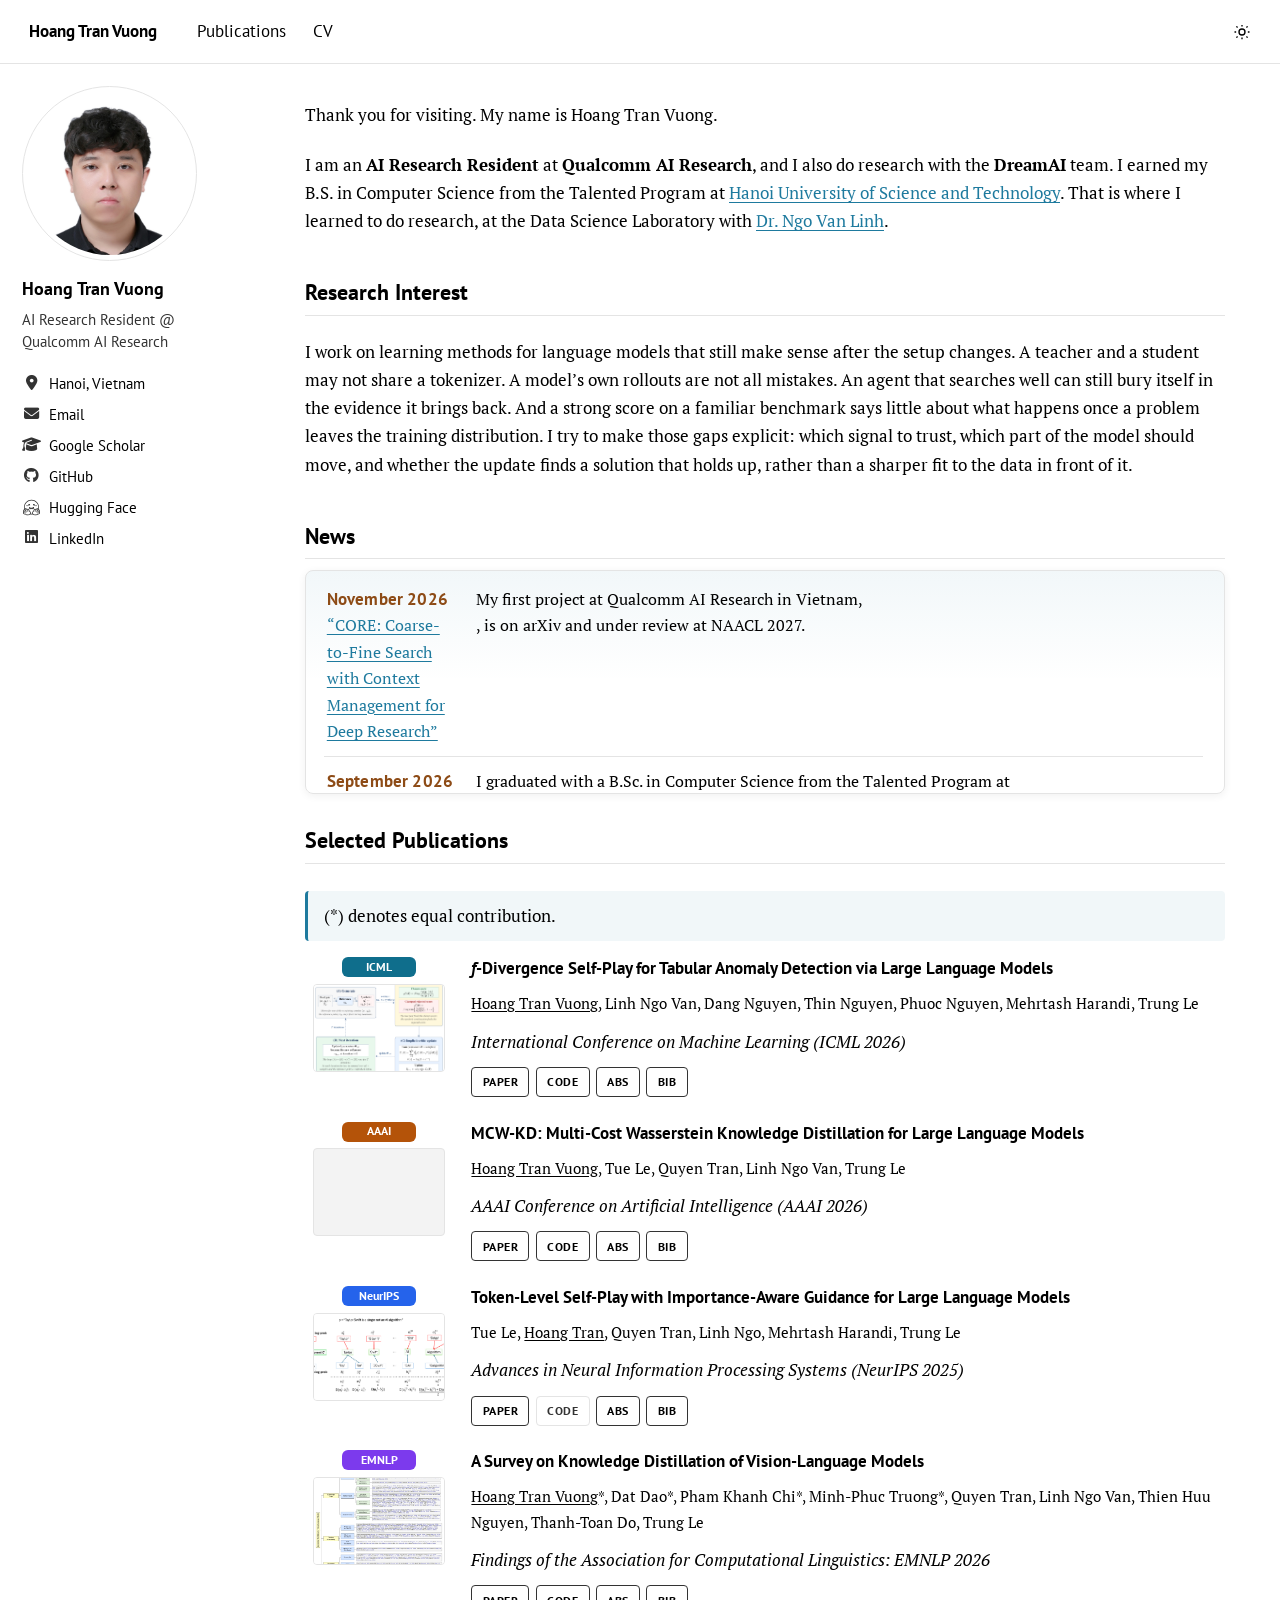
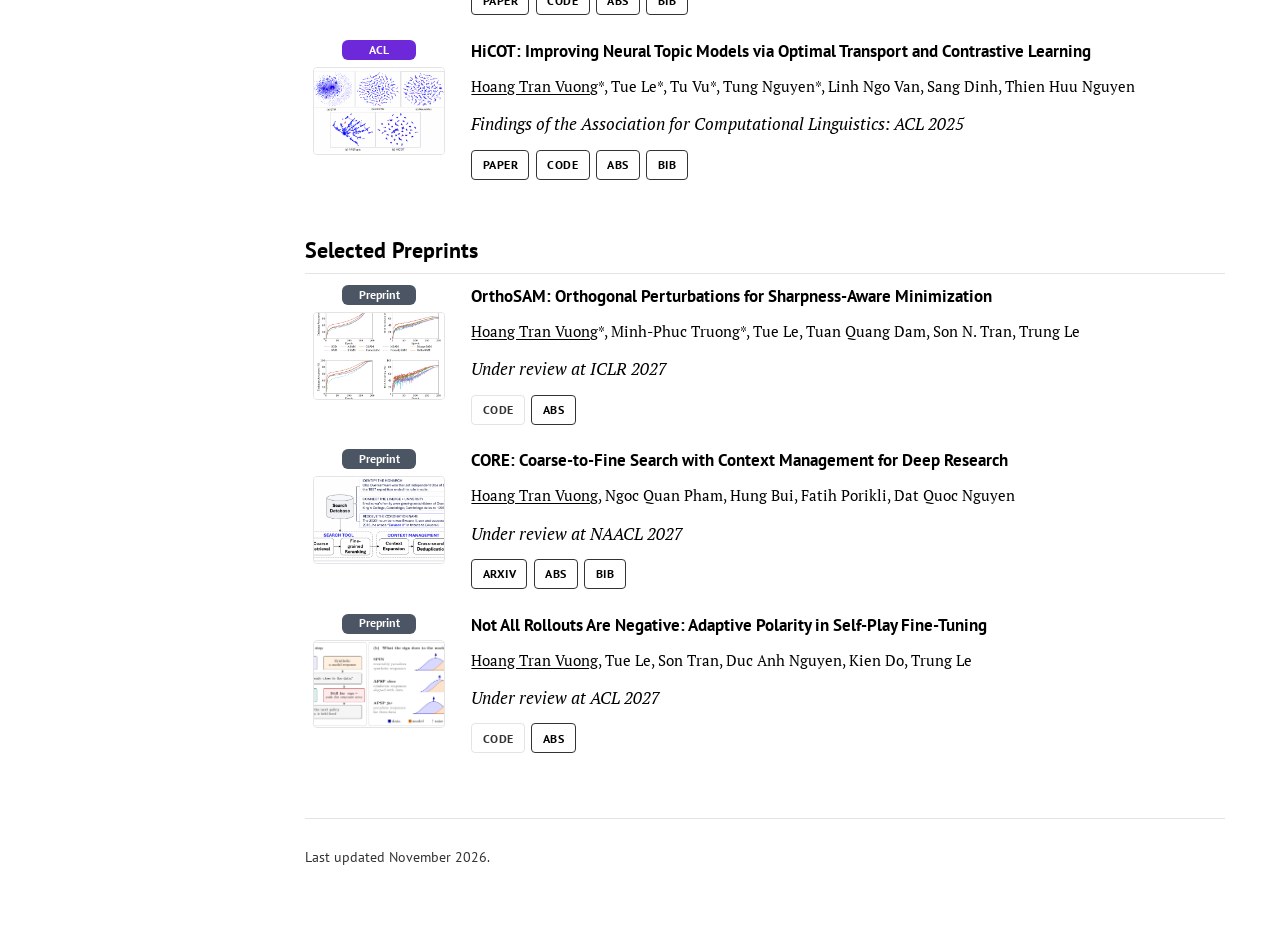
==== index.html @ 6e347280 "Update" ====
<!doctype html>
<html lang="en">
  <head>
    <meta charset="utf-8" />
    <meta name="viewport" content="width=device-width, initial-scale=1" />
    <title>Hoang Tran Vuong</title>
    <meta
      name="description"
      content="Hoang Tran Vuong is an AI Research Resident at Qualcomm AI Research. He works on knowledge distillation, self-play, and language-model agents."
    />
    <meta name="author" content="Hoang Tran Vuong" />
    <meta name="color-scheme" content="light dark" />
    <link rel="canonical" href="https://hoangtran223.github.io/" />
    <link rel="icon" href="images/favicon.svg" type="image/svg+xml" />
    <script>
      (() => {
        try {
          const saved = localStorage.getItem("site-theme");
          const prefersDark = window.matchMedia("(prefers-color-scheme: dark)").matches;
          if ((saved || (prefersDark ? "dark" : "light")) === "dark") {
            document.documentElement.setAttribute("data-theme", "dark");
          }
        } catch (error) {}
      })();
    </script>
    <link rel="preconnect" href="https://fonts.googleapis.com" />
    <link rel="preconnect" href="https://fonts.gstatic.com" crossorigin />
    <link
      href="https://fonts.googleapis.com/css2?family=PT+Sans:ital,wght@0,400;0,700;1,400&family=PT+Serif:ital,wght@0,400;0,700;1,400&display=swap"
      rel="stylesheet"
    />
    <link
      rel="stylesheet"
      href="https://cdnjs.cloudflare.com/ajax/libs/font-awesome/6.5.2/css/all.min.css"
    />
    <link rel="stylesheet" href="css/styles.css" />
  </head>
  <body>
    <a class="skip-link" href="#main">Skip to content</a>
    <header class="masthead">
      <div class="masthead__inner">
        <nav aria-label="Primary">
          <a class="brand" href="./">Hoang Tran Vuong</a>
          <a href="publications/">Publications</a>
          <a href="cv/">CV</a>
          <button class="theme-btn" id="theme-toggle" type="button" aria-label="Switch to dark mode">
            <svg class="ic-sun" viewBox="0 0 24 24" aria-hidden="true">
              <circle cx="12" cy="12" r="4" />
              <path d="M12 2.5v2.2M12 19.3v2.2M4.2 12H2M22 12h-2.2M6.1 6.1 4.5 4.5M19.5 19.5l-1.6-1.6M17.9 6.1l1.6-1.6M4.5 19.5l1.6-1.6" />
            </svg>
            <svg class="ic-moon" viewBox="0 0 24 24" aria-hidden="true">
              <path d="M20 14.5A8.2 8.2 0 0 1 9.5 4 8.2 8.2 0 1 0 20 14.5Z" />
            </svg>
          </button>
        </nav>
      </div>
    </header>

    <div class="layout">
      <aside class="sidebar" aria-label="Profile">
        <div class="author__avatar">
          <!-- Replace images/profile.jpg when you have a portrait. -->
          <img src="Photo-4x6.jpg" alt="Hoang Tran Vuong" />
        </div>
        <div class="author__content">
          <h3 class="author__name">Hoang Tran Vuong</h3>
          <p class="author__bio">AI Research Resident @ Qualcomm AI Research</p>
        </div>
        <div class="author__urls-wrapper">
          <button class="follow-btn" id="follow-btn" type="button" aria-expanded="false" aria-controls="author-links">
            Follow
          </button>
          <ul class="author__urls" id="author-links">
            <li class="static-row"><i class="fa-solid fa-location-dot" aria-hidden="true"></i><span>Hanoi, Vietnam</span></li>
            <li>
              <a href="mailto:tranvuonghoang208@gmail.com"><i class="fa-solid fa-envelope" aria-hidden="true"></i>Email</a>
            </li>
            <li>
              <a href="https://scholar.google.com/citations?user=Ep7aknoAAAAJ&amp;hl=en" target="_blank" rel="noopener"><i class="fa-solid fa-graduation-cap" aria-hidden="true"></i>Google Scholar</a>
            </li>
            <li>
              <a href="https://github.com/HoangTran223" target="_blank" rel="noopener"><i class="fa-brands fa-github" aria-hidden="true"></i>GitHub</a>
            </li>
            <li>
              <a href="https://huggingface.co/HoangTran223" target="_blank" rel="noopener"><span class="icon-hf" aria-hidden="true"></span>Hugging Face</a>
            </li>
            <li>
              <a href="https://www.linkedin.com/in/tranvuonghoang/" target="_blank" rel="noopener"><i class="fa-brands fa-linkedin" aria-hidden="true"></i>LinkedIn</a>
            </li>
          </ul>
        </div>
      </aside>

      <main class="page" id="main">
        <p>Thank you for visiting. My name is Hoang Tran Vuong.</p>
        <p>
          I am an <strong>AI Research Resident</strong> at <strong>Qualcomm AI Research</strong>, and I also do research with the
          <strong>DreamAI</strong> team. I earned my B.S. in Computer Science from the Talented Program at
          <a href="https://www.hust.edu.vn/" target="_blank" rel="noopener">Hanoi University of Science and Technology</a>.
          That is where I learned to do research, at the Data Science Laboratory with
          <a href="https://scholar.google.com/citations?user=tZ78MoQAAAAJ&amp;hl=en" target="_blank" rel="noopener">Dr. Ngo Van Linh</a>.
        </p>

        <h2>Research Interest</h2>
        <p>
          I work on learning methods for language models that still make sense after the setup changes.
          A teacher and a student may not share a tokenizer. A model’s own rollouts are not all mistakes.
          An agent that searches well can still bury itself in the evidence it brings back. And a strong score on a familiar benchmark says little about what happens once a problem leaves the training distribution.
          I try to make those gaps explicit: which signal to trust, which part of the model should move, and whether the update finds a solution that holds up, rather than a sharper fit to the data in front of it.
        </p>

        <h2>News</h2>
        <div class="news-scroll">
          <ul>
            <li><span class="news-date">November 2026</span> My first project at Qualcomm AI Research in Vietnam, <a href="https://arxiv.org/abs/2611.07859v1" target="_blank" rel="noopener">“CORE: Coarse-to-Fine Search with Context Management for Deep Research”</a>, is on arXiv and under review at NAACL 2027.</li>
            <li><span class="news-date">September 2026</span> I graduated with a B.Sc. in Computer Science from the Talented Program at <a href="https://www.hust.edu.vn/" target="_blank" rel="noopener">Hanoi University of Science and Technology</a>.</li>
            <li><span class="news-date">August 2026</span> <a href="https://aclanthology.org/2026.findings-emnlp.180/" target="_blank" rel="noopener">“A Survey on Knowledge Distillation of Vision-Language Models”</a> was accepted to EMNLP 2026.</li>
            <li><span class="news-date">August 2026</span> Received the Odon Vallet Scholarship from Association Rencontres du Vietnam.</li>
            <li><span class="news-date">April 2026</span> <a href="https://icml.cc/virtual/2026/poster/63240" target="_blank" rel="noopener">“<i>f</i>-Divergence Self-Play for Tabular Anomaly Detection via Large Language Models”</a> was accepted to ICML 2026.</li>
            <li><span class="news-date">March 2026</span> Joined Qualcomm AI Research in Vietnam as an AI Research Resident.</li>
            <li><span class="news-date">December 2025</span> <a href="https://doi.org/10.1016/j.neucom.2025.132530" target="_blank" rel="noopener">“A Framework for Neural Topic Modeling using Hierarchical Clustering and Contrastive Learning with Optimal Transport”</a> was accepted to Neurocomputing.</li>
            <li><span class="news-date">November 2025</span> <a href="https://doi.org/10.1609/aaai.v40i39.40619" target="_blank" rel="noopener">“MCW-KD: Multi-Cost Wasserstein Knowledge Distillation for Large Language Models”</a> was accepted to AAAI 2026.</li>
            <li><span class="news-date">November 2025</span> Started as an AI Researcher at DreamAI Team.</li>
            <li><span class="news-date">September 2025</span> <a href="https://neurips.cc/virtual/2025/loc/san-diego/poster/120030" target="_blank" rel="noopener">“Token-Level Self-Play with Importance-Aware Guidance for Large Language Models”</a> was accepted to NeurIPS 2025.</li>
            <li><span class="news-date">August 2025</span> <a href="https://aclanthology.org/2025.findings-emnlp.9/" target="_blank" rel="noopener">“Multi-Surrogate-Objective Optimization for Neural Topic Models”</a> was accepted to EMNLP 2025.</li>
            <li><span class="news-date">May 2025</span> Started a research collaboration with <a href="https://scholar.google.com/citations?user=gysdMxwAAAAJ&amp;hl=en" target="_blank" rel="noopener">Associate Professor Trung Le</a>, Faculty of Information Technology, Monash University.</li>
            <li><span class="news-date">May 2025</span> <a href="https://aclanthology.org/2025.findings-acl.715/" target="_blank" rel="noopener">“HiCOT: Improving Neural Topic Models via Optimal Transport and Contrastive Learning”</a> was accepted to ACL 2025.</li>
            <li><span class="news-date">January 2025</span> <a href="https://aclanthology.org/2025.naacl-long.231/" target="_blank" rel="noopener">“Sharpness-Aware Minimization for Topic Models with High-Quality Document Representations”</a> was accepted to NAACL 2025.</li>
            <li><span class="news-date">December 2024</span> Received the Best of MB Chasing Scholarship from MB Bank.</li>
            <li><span class="news-date">July 2024</span> Joined the Continual Learning group under the supervision of <a href="https://scholar.google.com/citations?user=tZ78MoQAAAAJ&amp;hl=en" target="_blank" rel="noopener">Dr. Linh Ngo Van</a>, Lecturer at Hanoi University of Science and Technology.</li>
            <li><span class="news-date">February 2024</span> I started my research at the Data Science Laboratory, Hanoi University of Science and Technology, under the supervision of <a href="https://scholar.google.com/citations?user=z2_6ZRYAAAAJ&amp;hl=en" target="_blank" rel="noopener">Associate Professor Khoat Than</a>.</li>
          </ul>
        </div>

        <h2>Selected Publications</h2>
        <div class="note">(*) denotes equal contribution.</div>
        <article class="paper">
          <div class="paper__fig">
            <span class="paper__tag tag-icml">ICML</span>
            <div class="paper__frame"><img src="images/papers/dispat.png" alt="" onload="this.classList.add('is-ready')" /></div>
          </div>
          <div>
            <h3 class="paper__title"><i>f</i>-Divergence Self-Play for Tabular Anomaly Detection via Large Language Models</h3>
            <p class="paper__authors"><u class="me">Hoang Tran Vuong</u>, Linh Ngo Van, Dang Nguyen, Thin Nguyen, Phuoc Nguyen, Mehrtash Harandi, Trung Le</p>
            <p class="paper__venue">International Conference on Machine Learning (ICML 2026)</p>
            <div class="paper__actions">
              <a class="badge" href="https://icml.cc/virtual/2026/poster/63240" target="_blank" rel="noopener">paper</a>
              <a class="badge" href="https://github.com/HoangTran223/DiSPaT" target="_blank" rel="noopener">code</a>
              <button class="badge" type="button" data-abs="dispat" aria-expanded="false">abs</button>
              <button class="badge" type="button" data-bib="dispat" aria-expanded="false">bib</button>
            </div>
          </div>
        </article>
        <article class="paper">
          <div class="paper__fig">
            <span class="paper__tag tag-aaai">AAAI</span>
            <div class="paper__frame"><img src="images/papers/mcw-kd.png" alt="" onload="this.classList.add('is-ready')" /></div>
          </div>
          <div>
            <h3 class="paper__title">MCW-KD: Multi-Cost Wasserstein Knowledge Distillation for Large Language Models</h3>
            <p class="paper__authors"><u class="me">Hoang Tran Vuong</u>, Tue Le, Quyen Tran, Linh Ngo Van, Trung Le</p>
            <p class="paper__venue">AAAI Conference on Artificial Intelligence (AAAI 2026)</p>
            <div class="paper__actions">
              <a class="badge" href="https://ojs.aaai.org/index.php/AAAI/article/view/40619" target="_blank" rel="noopener">paper</a>
              <a class="badge" href="https://github.com/HoangTran223/MCW-KD" target="_blank" rel="noopener">code</a>
              <button class="badge" type="button" data-abs="mcw-kd" aria-expanded="false">abs</button>
              <button class="badge" type="button" data-bib="mcw-kd" aria-expanded="false">bib</button>
            </div>
          </div>
        </article>
        <article class="paper">
          <div class="paper__fig">
            <span class="paper__tag tag-neurips">NeurIPS</span>
            <div class="paper__frame"><img src="images/papers/swift.png" alt="" onload="this.classList.add('is-ready')" /></div>
          </div>
          <div>
            <h3 class="paper__title">Token-Level Self-Play with Importance-Aware Guidance for Large Language Models</h3>
            <p class="paper__authors">Tue Le, <u class="me">Hoang Tran</u>, Quyen Tran, Linh Ngo, Mehrtash Harandi, Trung Le</p>
            <p class="paper__venue">Advances in Neural Information Processing Systems (NeurIPS 2025)</p>
            <div class="paper__actions">
              <a class="badge" href="https://neurips.cc/virtual/2025/loc/san-diego/poster/120030" target="_blank" rel="noopener">paper</a>
              <span class="badge is-empty">code</span>
              <button class="badge" type="button" data-abs="swift" aria-expanded="false">abs</button>
              <button class="badge" type="button" data-bib="swift" aria-expanded="false">bib</button>
            </div>
          </div>
        </article>
        <article class="paper">
          <div class="paper__fig">
            <span class="paper__tag tag-emnlp">EMNLP</span>
            <div class="paper__frame"><img src="images/papers/vlm-kd-survey.png" alt="" onload="this.classList.add('is-ready')" /></div>
          </div>
          <div>
            <h3 class="paper__title">A Survey on Knowledge Distillation of Vision-Language Models</h3>
            <p class="paper__authors"><u class="me">Hoang Tran Vuong</u>*, Dat Dao*, Pham Khanh Chi*, Minh-Phuc Truong*, Quyen Tran, Linh Ngo Van, Thien Huu Nguyen, Thanh-Toan Do, Trung Le</p>
            <p class="paper__venue">Findings of the Association for Computational Linguistics: EMNLP 2026</p>
            <div class="paper__actions">
              <a class="badge" href="https://aclanthology.org/2026.findings-emnlp.180/" target="_blank" rel="noopener">paper</a>
              <a class="badge" href="https://github.com/HoangTran223/Awesome-Knowledge-Distillation-of-VLMs" target="_blank" rel="noopener">code</a>
              <button class="badge" type="button" data-abs="survey" aria-expanded="false">abs</button>
              <button class="badge" type="button" data-bib="survey" aria-expanded="false">bib</button>
            </div>
          </div>
        </article>
        <article class="paper">
          <div class="paper__fig">
            <span class="paper__tag tag-acl">ACL</span>
            <div class="paper__frame"><img src="images/papers/hicot.png" alt="" onload="this.classList.add('is-ready')" /></div>
          </div>
          <div>
            <h3 class="paper__title">HiCOT: Improving Neural Topic Models via Optimal Transport and Contrastive Learning</h3>
            <p class="paper__authors"><u class="me">Hoang Tran Vuong</u>*, Tue Le*, Tu Vu*, Tung Nguyen*, Linh Ngo Van, Sang Dinh, Thien Huu Nguyen</p>
            <p class="paper__venue">Findings of the Association for Computational Linguistics: ACL 2025</p>
            <div class="paper__actions">
              <a class="badge" href="https://aclanthology.org/2025.findings-acl.715/" target="_blank" rel="noopener">paper</a>
              <a class="badge" href="https://github.com/HoangTran223/HiCOT" target="_blank" rel="noopener">code</a>
              <button class="badge" type="button" data-abs="hicot" aria-expanded="false">abs</button>
              <button class="badge" type="button" data-bib="hicot" aria-expanded="false">bib</button>
            </div>
          </div>
        </article>

        <h2>Selected Preprints</h2>
        <article class="paper">
          <div class="paper__fig">
            <span class="paper__tag">Preprint</span>
            <div class="paper__frame"><img src="images/papers/orthosam.png" alt="" onload="this.classList.add('is-ready')" /></div>
          </div>
          <div>
            <h3 class="paper__title">OrthoSAM: Orthogonal Perturbations for Sharpness-Aware Minimization</h3>
            <p class="paper__authors"><u class="me">Hoang Tran Vuong</u>*, Minh-Phuc Truong*, Tue Le, Tuan Quang Dam, Son N. Tran, Trung Le</p>
            <p class="paper__venue">Under review at ICLR 2027</p>
            <div class="paper__actions">
              <span class="badge is-empty">code</span>
              <button class="badge" type="button" data-abs="orthosam" aria-expanded="false">abs</button>
            </div>
          </div>
        </article>
        <article class="paper">
          <div class="paper__fig">
            <span class="paper__tag">Preprint</span>
            <div class="paper__frame"><img src="images/papers/core.png" alt="" onload="this.classList.add('is-ready')" /></div>
          </div>
          <div>
            <h3 class="paper__title">CORE: Coarse-to-Fine Search with Context Management for Deep Research</h3>
            <p class="paper__authors"><u class="me">Hoang Tran Vuong</u>, Ngoc Quan Pham, Hung Bui, Fatih Porikli, Dat Quoc Nguyen</p>
            <p class="paper__venue">Under review at NAACL 2027</p>
            <div class="paper__actions">
              <a class="badge" href="https://arxiv.org/abs/2611.07859v1" target="_blank" rel="noopener">arXiv</a>
              <button class="badge" type="button" data-abs="core" aria-expanded="false">abs</button>
              <button class="badge" type="button" data-bib="core" aria-expanded="false">bib</button>
            </div>
          </div>
        </article>
        <article class="paper">
          <div class="paper__fig">
            <span class="paper__tag">Preprint</span>
            <div class="paper__frame"><img src="images/papers/rollouts.png" alt="" onload="this.classList.add('is-ready')" /></div>
          </div>
          <div>
            <h3 class="paper__title">Not All Rollouts Are Negative: Adaptive Polarity in Self-Play Fine-Tuning</h3>
            <p class="paper__authors"><u class="me">Hoang Tran Vuong</u>, Tue Le, Son Tran, Duc Anh Nguyen, Kien Do, Trung Le</p>
            <p class="paper__venue">Under review at ACL 2027</p>
            <div class="paper__actions">
              <span class="badge is-empty">code</span>
              <button class="badge" type="button" data-abs="rollouts" aria-expanded="false">abs</button>
            </div>
          </div>
        </article>

        <footer class="site-footer"><p>Last updated November 2026.</p></footer>
      </main>
    </div>
    <script src="js/site.js"></script>
  </body>
</html>
---- css/styles.css ----
/* Academic homepage layout, after duc-anh-2002.github.io.
   Light: white background, black text. Dark: black background, white text. */

:root {
  --bg: #ffffff;
  --text: #000000;
  --text-light: #333333;
  --border: #e4e4e4;
  --link: #1e7a9e;
  --link-hover: #155f7a;
  --masthead: #000000;
  --wash: rgba(30, 122, 158, 0.06);
  --chip: rgba(30, 122, 158, 0.12);
  --shadow: 0 2px 8px rgba(0, 0, 0, 0.06);
  --footer-bg: #f4f4f4;
  --badge-green: #1f7a45;
  --badge-green-bg: rgba(70, 170, 120, 0.16);
  --news-date: #8d4b16;
  --serif: "PT Serif", Palatino, "Palatino Linotype", Georgia, serif;
  --sans: "PT Sans", "Segoe UI", Helvetica, Arial, sans-serif;
  --masthead-h: 64px;
  --sidebar-w: 250px;
}

html[data-theme="dark"] {
  --bg: #000000;
  --text: #ffffff;
  --text-light: #d6d6d6;
  --border: #2c2c2c;
  --link: #5ec8e8;
  --link-hover: #9adcf2;
  --masthead: #ffffff;
  --wash: rgba(94, 200, 232, 0.08);
  --chip: rgba(94, 200, 232, 0.16);
  --shadow: 0 2px 10px rgba(0, 0, 0, 0.45);
  --footer-bg: #000000;
  --badge-green: #8ddeb0;
  --badge-green-bg: rgba(70, 170, 120, 0.18);
  --news-date: #e7b56a;
}

* { box-sizing: border-box; }

html { scroll-behavior: smooth; }

body {
  margin: 0;
  background: var(--bg);
  color: var(--text);
  font-family: var(--serif);
  font-size: 17px;
  line-height: 1.65;
}

a {
  color: var(--link);
  text-underline-offset: 3px;
}

a:hover { color: var(--link-hover); }

img { max-width: 100%; }

.skip-link {
  position: absolute;
  left: 1rem;
  top: -4rem;
  background: var(--link);
  color: #fff;
  padding: 0.4rem 0.7rem;
  z-index: 40;
}

.skip-link:focus { top: 0.5rem; }

/* ---------- Masthead ---------- */

.masthead {
  position: fixed;
  top: 0;
  left: 0;
  right: 0;
  z-index: 20;
  height: var(--masthead-h);
  background: var(--bg);
  border-bottom: 1px solid var(--border);
}

.masthead__inner {
  max-width: 1280px;
  margin: 0 auto;
  padding: 0 1.1rem;
  height: 100%;
}

.masthead nav {
  display: flex;
  align-items: center;
  gap: 0.3rem;
  height: 100%;
  font-family: var(--sans);
}

.masthead a {
  text-decoration: none;
  color: var(--masthead);
  padding: 0.35rem 0.7rem;
  border-radius: 4px;
}

.masthead a:hover { color: var(--link); }

.brand {
  font-weight: 700;
  margin-right: 0.8rem;
  font-size: 1.05rem;
}

.masthead a.is-active {
  color: var(--link);
}

.theme-btn {
  margin-left: auto;
  display: grid;
  place-items: center;
  width: 40px;
  height: 40px;
  border: 0;
  background: transparent;
  color: var(--masthead);
  cursor: pointer;
  border-radius: 4px;
}

.theme-btn:hover { color: var(--link); }

.theme-btn svg { width: 18px; height: 18px; fill: none; stroke: currentColor; stroke-width: 1.8; }

.theme-btn .ic-moon { display: none; }

html[data-theme="dark"] .theme-btn .ic-sun { display: none; }
html[data-theme="dark"] .theme-btn .ic-moon { display: block; }

/* ---------- Sidebar ---------- */

.sidebar {
  font-family: var(--sans);
}

.author__avatar img {
  width: 175px;
  height: 175px;
  max-width: 100%;
  object-fit: cover;
  object-position: center 18%;
  border-radius: 50%;
  border: 1px solid var(--border);
  padding: 5px;
  background: var(--bg);
  display: block;
}

.author__name {
  margin: 0.7rem 0 0.35rem;
  font-size: 1.15rem;
  font-family: var(--sans);
}

.author__bio {
  margin: 0 0 1rem;
  color: var(--text-light);
  font-size: 0.95rem;
  line-height: 1.45;
}

.author__urls {
  list-style: none;
  margin: 0;
  padding: 0;
}

.author__urls a,
.author__urls .static-row {
  display: flex;
  align-items: center;
  gap: 0.55rem;
  color: var(--text);
  text-decoration: none;
  font-size: 0.95rem;
  padding: 0.18rem 0;
}

.author__urls a:hover { color: var(--link); }

.author__urls i,
.icon-hf {
  width: 1.1rem;
  height: 1.1rem;
  flex: 0 0 1.1rem;
  text-align: center;
  color: var(--text-light);
}

.icon-hf {
  display: inline-block;
  background: currentColor;
  -webkit-mask: url("../images/huggingface.svg") center / contain no-repeat;
  mask: url("../images/huggingface.svg") center / contain no-repeat;
}

.follow-btn {
  display: none;
  font-family: var(--sans);
  border: 1px solid var(--border);
  background: var(--bg);
  color: var(--text);
  border-radius: 4px;
  padding: 0.35rem 0.8rem;
  cursor: pointer;
}

/* ---------- Page ---------- */

.page {
  padding: calc(var(--masthead-h) + 1.6rem) 1.25rem 3rem;
}

.page h1 {
  font-family: var(--sans);
  font-size: 1.8rem;
  margin: 0 0 0.8rem;
}

.page h2 {
  font-family: var(--sans);
  font-size: 1.35rem;
  margin: 1.8rem 0 0.7rem;
  padding-bottom: 0.25rem;
  border-bottom: 1px solid var(--border);
}

.page h3 {
  font-family: var(--sans);
  font-size: 1.08rem;
  margin: 1.25rem 0 0.35rem;
}

.page p { margin: 0.7rem 0; }

.note {
  margin: 1rem 0;
  padding: 0.7rem 1rem;
  background: var(--wash);
  border-left: 3px solid var(--link);
  border-radius: 4px;
}

.news-scroll {
  max-height: 14rem;
  overflow-y: scroll;
  scrollbar-gutter: stable;
  border: 1px solid var(--border);
  border-radius: 8px;
  padding: 0.2rem 0.35rem 0.2rem 1.1rem;
  background: linear-gradient(to bottom, var(--wash), transparent 50%);
  box-shadow: var(--shadow);
  scrollbar-width: auto;
  scrollbar-color: var(--link) var(--border);
}

.news-scroll::-webkit-scrollbar {
  width: 10px;
  display: block;
}
.news-scroll::-webkit-scrollbar-track {
  background: var(--border);
  border-radius: 8px;
}
.news-scroll::-webkit-scrollbar-thumb {
  background: var(--link);
  border: 2px solid var(--border);
  border-radius: 8px;
}

.news-scroll ul {
  list-style: none;
  margin: 0;
  padding: 0;
}

.news-scroll li {
  display: grid;
  grid-template-columns: 8.4rem minmax(0, 1fr);
  column-gap: 0.9rem;
  align-items: baseline;
  padding: 0.72rem 0.2rem;
  border-bottom: 1px solid var(--border);
  font-size: 1rem;
}

.news-scroll li:last-child { border-bottom: 0; }

.news-date {
  font-family: var(--sans);
  font-size: 1.05rem;
  font-weight: 700;
  letter-spacing: 0.01em;
  line-height: 1.35;
  color: var(--news-date);
}

.entry {
  margin: 1rem 0;
  padding: 1.05rem 1.15rem 1.05rem 1.25rem;
  border-left: 4px solid var(--link);
  border-radius: 4px;
  background: linear-gradient(to right, var(--wash), transparent 70%);
}

.entry__top {
  display: flex;
  justify-content: space-between;
  gap: 1rem;
  flex-wrap: wrap;
}

.entry h3 {
  margin: 0 0 0.25rem;
  font-family: var(--sans);
  font-size: 1.08rem;
}

.entry .role,
.entry .meta {
  margin: 0.15rem 0;
  color: var(--text-light);
}

.entry .when {
  text-align: right;
  color: var(--text-light);
  font-style: italic;
  white-space: nowrap;
}

.chips {
  display: flex;
  flex-wrap: wrap;
  gap: 0.4rem;
  margin-top: 0.55rem;
}

.chip {
  background: var(--link);
  color: #fff;
  border-radius: 12px;
  padding: 0.15rem 0.7rem;
  font-family: var(--sans);
  font-size: 0.82rem;
  font-weight: 700;
}

.chip.soft {
  background: var(--chip);
  color: var(--link);
}

.selected p { margin: 0.35rem 0 1.15rem; }

.paper {
  display: grid;
  grid-template-columns: 148px minmax(0, 1fr);
  gap: 0.35rem 1.15rem;
  align-items: start;
  margin: 0 0 1.55rem;
}

.paper__fig {
  display: flex;
  flex-direction: column;
  align-items: center;
  gap: 0.4rem;
}

.paper__tag {
  display: inline-block;
  min-width: 4.6rem;
  padding: 0.16rem 0.55rem;
  border-radius: 6px;
  font-family: var(--sans);
  font-size: 0.72rem;
  font-weight: 700;
  line-height: 1.3;
  text-align: center;
  color: #fff;
  background: #4b5563;
}

.tag-icml { background: #0f6e8c; }
.tag-aaai { background: #b45309; }
.tag-neurips { background: #2563eb; }
.tag-emnlp { background: #7c3aed; }
.tag-acl { background: #6d28d9; }
.tag-naacl { background: #0f766e; }
.tag-iclr { background: #c2410c; }
.tag-journal { background: #0e7490; }

.paper__frame {
  width: 132px;
  height: 88px;
  border: 1px solid var(--border);
  border-radius: 4px;
  background: #f3f3f3;
  overflow: hidden;
}

html[data-theme="dark"] .paper__frame { background: #161616; }

.paper__frame img {
  display: none;
  width: 100%;
  height: 100%;
  object-fit: cover;
}

.paper__frame img.is-ready { display: block; }

.page .paper__title {
  margin: 0 0 0.2rem;
  padding: 0;
  border: 0;
  font-family: var(--sans);
  font-size: 1.05rem;
  font-weight: 700;
  line-height: 1.35;
}

.paper__authors {
  margin: 0.1rem 0;
  font-size: 0.96rem;
}

.paper__venue {
  margin: 0.1rem 0 0.55rem;
  font-style: italic;
}

.paper__actions {
  display: flex;
  flex-wrap: wrap;
  gap: 0.4rem;
}

.paper__actions .badge {
  border-radius: 4px;
  padding: 0.28rem 0.65rem;
  background: transparent;
  border: 1px solid var(--text-light);
  color: var(--text);
  font-size: 0.72rem;
  letter-spacing: 0.04em;
  text-transform: uppercase;
}

.paper__actions .badge:hover { border-color: var(--link); color: var(--link); }
.paper__actions .badge.is-empty,
.paper__actions .badge.is-empty:hover {
  color: var(--text-light);
  border-color: var(--border);
  cursor: default;
}

@media (max-width: 640px) {
  .paper { grid-template-columns: 96px minmax(0, 1fr); gap: 0.75rem; }
  .paper__frame { width: 96px; height: 66px; }
}

.me { text-decoration: underline; text-underline-offset: 2px; }

.paper-fig {
  display: none;
  width: min(100%, 280px);
  margin: 0.35rem 0 0.45rem;
  background: #fff;
  border: 1px solid var(--border);
  border-radius: 4px;
}

.paper-fig.is-ready { display: block; }

/* ---------- Publications ---------- */

.pub-section { margin: 1.5rem 0 2rem; }

.pub-section__header {
  display: flex;
  align-items: baseline;
  gap: 0.5rem;
  margin-bottom: 0.8rem;
  padding-bottom: 0.3rem;
  border-bottom: 2px solid var(--chip);
  font-family: var(--sans);
}

.pub-section__header h2 {
  margin: 0;
  padding: 0;
  border: 0;
  font-size: 1.15rem;
}

.pub-section__count {
  color: var(--text-light);
  font-size: 0.85rem;
  font-weight: 700;
}

.pub-card {
  display: flex;
  gap: 0.85rem;
  margin: 0 0 0.85rem;
  padding: 0.95rem 1.05rem;
  border: 1px solid var(--border);
  border-left: 4px solid var(--link);
  border-radius: 8px;
  background: linear-gradient(to right, var(--wash), transparent 62%);
}

.pub-card__index {
  flex: 0 0 1.9rem;
  width: 1.9rem;
  height: 1.9rem;
  border-radius: 50%;
  display: grid;
  place-items: center;
  background: var(--chip);
  color: var(--link);
  font-family: var(--sans);
  font-weight: 700;
  font-size: 0.85rem;
}

.pub-card__title {
  margin: 0 0 0.25rem;
  font-weight: 700;
  line-height: 1.4;
}

.pub-card__authors,
.pub-card__venue {
  margin: 0 0 0.35rem;
  color: var(--text-light);
  font-size: 0.95rem;
}

.pub-card__meta {
  display: flex;
  flex-wrap: wrap;
  gap: 0.4rem;
  align-items: center;
}

.pub-thumb {
  display: none;
  width: 112px;
  height: 78px;
  object-fit: contain;
  background: #fff;
  border: 1px solid var(--border);
  border-radius: 4px;
  flex-shrink: 0;
}

.pub-thumb.is-ready { display: block; }

.badge {
  display: inline-flex;
  align-items: center;
  padding: 0.18rem 0.7rem;
  border-radius: 20px;
  font-family: var(--sans);
  font-size: 0.78rem;
  font-weight: 700;
  text-decoration: none;
  border: 1px solid transparent;
}

.badge-blue {
  background: var(--chip);
  border-color: var(--link);
  color: var(--link);
}

.badge-green {
  background: var(--badge-green-bg);
  border-color: var(--badge-green);
  color: var(--badge-green);
}

button.badge {
  font-family: var(--sans);
  cursor: pointer;
  background: transparent;
  color: var(--text);
  border-color: var(--border);
}

button.badge[aria-expanded="true"] {
  background: var(--chip);
  border-color: var(--link);
  color: var(--link);
}

.abstract {
  margin: 0.55rem 0 0.85rem;
  padding: 0.75rem 0.95rem;
  font-size: 0.95rem;
  line-height: 1.65;
  background: var(--wash);
  border-left: 3px solid var(--link);
  border-radius: 4px;
}

.bibtex {
  margin: 0.55rem 0 0.2rem;
  padding: 0.75rem 0.9rem;
  overflow-x: auto;
  font-family: ui-monospace, SFMono-Regular, Menlo, Consolas, monospace;
  font-size: 0.78rem;
  line-height: 1.45;
  white-space: pre;
  background: var(--bg);
  color: var(--text);
  border: 1px solid var(--border);
  border-radius: 6px;
}

.venue-tag {
  display: inline-block;
  padding: 0.18rem 0.7rem;
  border-radius: 20px;
  font-family: var(--sans);
  font-size: 0.78rem;
  font-weight: 700;
  border: 1px solid var(--border);
  color: var(--text-light);
}

/* ---------- CV ---------- */

.cv-download {
  text-align: center;
  margin: 1.5rem 0 1rem;
}

.cv-download a.button {
  display: inline-block;
  padding: 0.85rem 1.6rem;
  background: var(--link);
  color: #fff;
  text-decoration: none;
  border-radius: 8px;
  font-family: var(--sans);
  font-weight: 700;
}

.cv-download a.button:hover { background: var(--link-hover); }

.cv-links {
  color: var(--text-light);
  font-size: 0.92rem;
  margin-top: 0.8rem;
}

.cv-frame {
  border: 1px solid var(--border);
  border-radius: 8px;
  overflow: hidden;
  min-height: 70vh;
}

.cv-frame iframe,
.cv-frame object {
  width: 100%;
  height: 85vh;
  min-height: 640px;
  border: 0;
  background: #fff;
}

.site-footer {
  margin-top: 2.5rem;
  padding-top: 1rem;
  border-top: 1px solid var(--border);
  color: var(--text-light);
  font-family: var(--sans);
  font-size: 0.85rem;
}

/* ---------- Layout breakpoints ---------- */

@media (min-width: 1024px) {
  .sidebar {
    position: fixed;
    top: var(--masthead-h);
    left: 0;
    width: var(--sidebar-w);
    height: calc(100vh - var(--masthead-h));
    overflow: auto;
    padding: 1.4rem 1rem 2rem 1.4rem;
  }

  .page {
    display: flex;
    flex-direction: column;
    align-items: center;
    width: calc(100% - var(--sidebar-w));
    max-width: none;
    margin-left: var(--sidebar-w);
    margin-right: 0;
    padding-left: 0;
    padding-right: 0;
  }

  .page > * {
    width: min(920px, calc(100% - 3rem));
  }
}

@media (max-width: 1023px) {
  .layout {
    padding-top: var(--masthead-h);
  }

  .sidebar {
    display: grid;
    grid-template-columns: auto 1fr;
    column-gap: 1rem;
    align-items: center;
    padding: 1rem 1.25rem 0.4rem;
  }

  .author__avatar { grid-row: 1 / span 2; }

  .author__avatar img {
    width: 84px;
    height: 84px;
    padding: 3px;
  }

  .author__name { margin-top: 0; }

  .author__bio { margin-bottom: 0.4rem; }

  .author__urls-wrapper { grid-column: 1 / -1; }

  .follow-btn { display: inline-block; margin: 0.6rem 0; }

  .author__urls {
    display: none;
    border: 1px solid var(--border);
    border-radius: 6px;
    padding: 0.6rem 0.8rem;
    margin-bottom: 0.6rem;
  }

  .author__urls.is-open { display: block; }

  .page { padding-top: 1rem; }

  .entry .when { text-align: left; white-space: normal; }

  .pub-thumb,
  .pub-thumb.is-ready { display: none; }
}
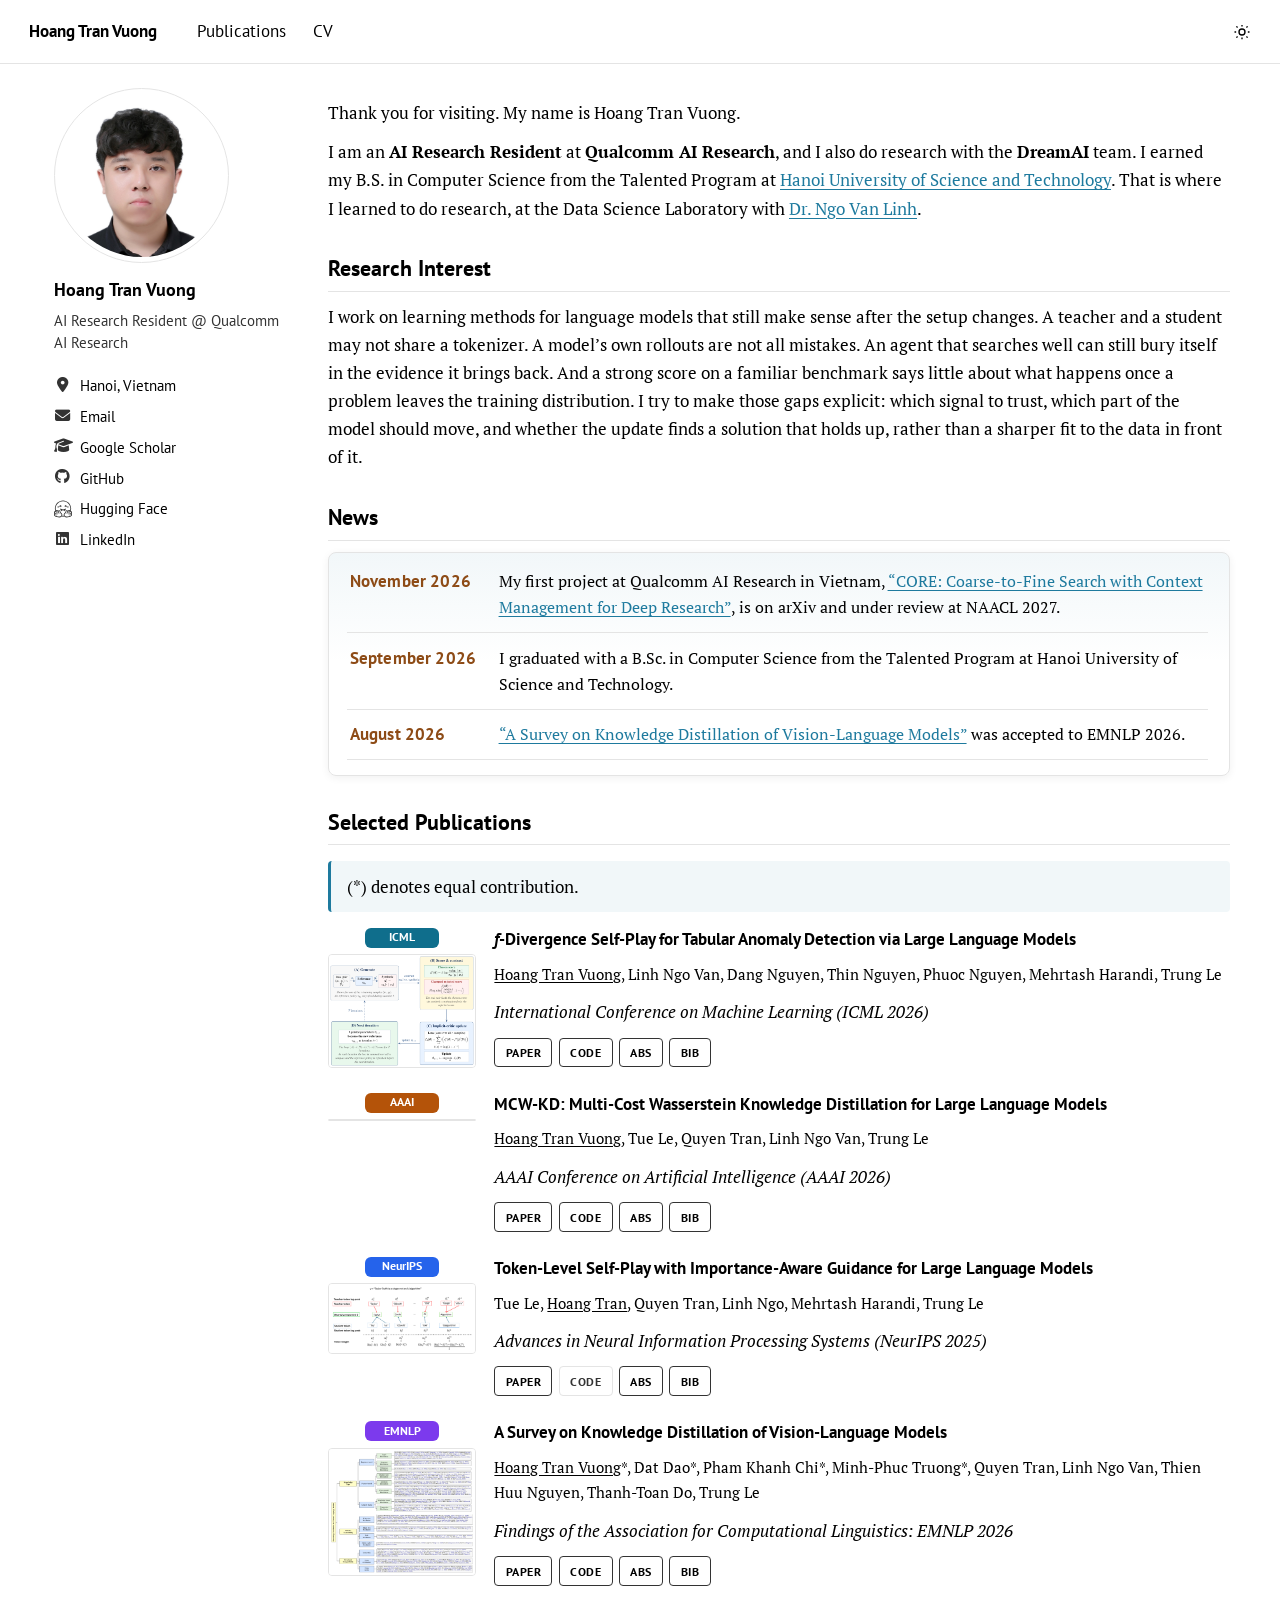
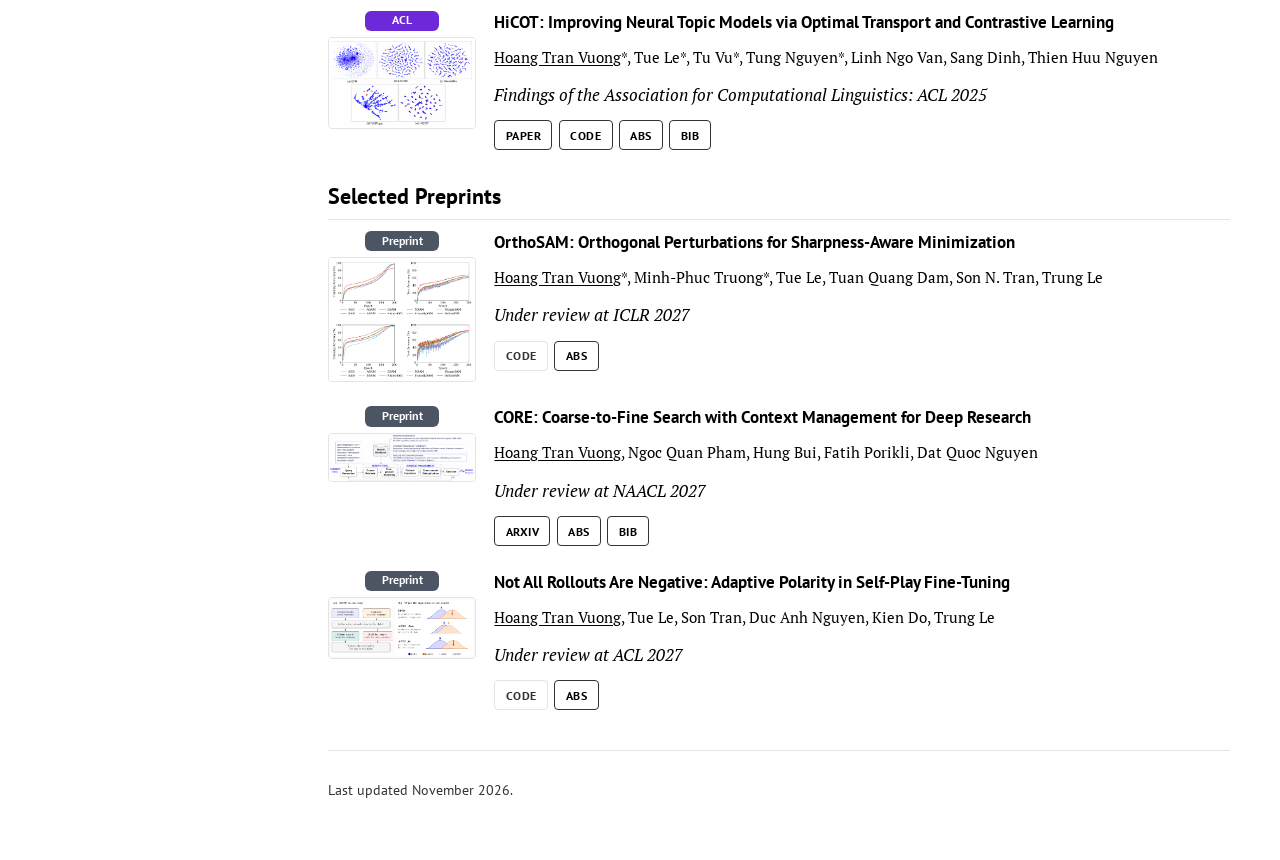
==== commit 4dc329ba: "Update" ====
--- a/index.html
+++ b/index.html
@@ -112,23 +112,23 @@
         <h2>News</h2>
         <div class="news-scroll">
           <ul>
-            <li><span class="news-date">November 2026</span> My first project at Qualcomm AI Research in Vietnam, <a href="https://arxiv.org/abs/2611.07859v1" target="_blank" rel="noopener">“CORE: Coarse-to-Fine Search with Context Management for Deep Research”</a>, is on arXiv and under review at NAACL 2027.</li>
-            <li><span class="news-date">September 2026</span> I graduated with a B.Sc. in Computer Science from the Talented Program at <a href="https://www.hust.edu.vn/" target="_blank" rel="noopener">Hanoi University of Science and Technology</a>.</li>
-            <li><span class="news-date">August 2026</span> <a href="https://aclanthology.org/2026.findings-emnlp.180/" target="_blank" rel="noopener">“A Survey on Knowledge Distillation of Vision-Language Models”</a> was accepted to EMNLP 2026.</li>
-            <li><span class="news-date">August 2026</span> Received the Odon Vallet Scholarship from Association Rencontres du Vietnam.</li>
-            <li><span class="news-date">April 2026</span> <a href="https://icml.cc/virtual/2026/poster/63240" target="_blank" rel="noopener">“<i>f</i>-Divergence Self-Play for Tabular Anomaly Detection via Large Language Models”</a> was accepted to ICML 2026.</li>
-            <li><span class="news-date">March 2026</span> Joined Qualcomm AI Research in Vietnam as an AI Research Resident.</li>
-            <li><span class="news-date">December 2025</span> <a href="https://doi.org/10.1016/j.neucom.2025.132530" target="_blank" rel="noopener">“A Framework for Neural Topic Modeling using Hierarchical Clustering and Contrastive Learning with Optimal Transport”</a> was accepted to Neurocomputing.</li>
-            <li><span class="news-date">November 2025</span> <a href="https://doi.org/10.1609/aaai.v40i39.40619" target="_blank" rel="noopener">“MCW-KD: Multi-Cost Wasserstein Knowledge Distillation for Large Language Models”</a> was accepted to AAAI 2026.</li>
-            <li><span class="news-date">November 2025</span> Started as an AI Researcher at DreamAI Team.</li>
-            <li><span class="news-date">September 2025</span> <a href="https://neurips.cc/virtual/2025/loc/san-diego/poster/120030" target="_blank" rel="noopener">“Token-Level Self-Play with Importance-Aware Guidance for Large Language Models”</a> was accepted to NeurIPS 2025.</li>
-            <li><span class="news-date">August 2025</span> <a href="https://aclanthology.org/2025.findings-emnlp.9/" target="_blank" rel="noopener">“Multi-Surrogate-Objective Optimization for Neural Topic Models”</a> was accepted to EMNLP 2025.</li>
-            <li><span class="news-date">May 2025</span> Started a research collaboration with <a href="https://scholar.google.com/citations?user=gysdMxwAAAAJ&amp;hl=en" target="_blank" rel="noopener">Associate Professor Trung Le</a>, Faculty of Information Technology, Monash University.</li>
-            <li><span class="news-date">May 2025</span> <a href="https://aclanthology.org/2025.findings-acl.715/" target="_blank" rel="noopener">“HiCOT: Improving Neural Topic Models via Optimal Transport and Contrastive Learning”</a> was accepted to ACL 2025.</li>
-            <li><span class="news-date">January 2025</span> <a href="https://aclanthology.org/2025.naacl-long.231/" target="_blank" rel="noopener">“Sharpness-Aware Minimization for Topic Models with High-Quality Document Representations”</a> was accepted to NAACL 2025.</li>
-            <li><span class="news-date">December 2024</span> Received the Best of MB Chasing Scholarship from MB Bank.</li>
-            <li><span class="news-date">July 2024</span> Joined the Continual Learning group under the supervision of <a href="https://scholar.google.com/citations?user=tZ78MoQAAAAJ&amp;hl=en" target="_blank" rel="noopener">Dr. Linh Ngo Van</a>, Lecturer at Hanoi University of Science and Technology.</li>
-            <li><span class="news-date">February 2024</span> I started my research at the Data Science Laboratory, Hanoi University of Science and Technology, under the supervision of <a href="https://scholar.google.com/citations?user=z2_6ZRYAAAAJ&amp;hl=en" target="_blank" rel="noopener">Associate Professor Khoat Than</a>.</li>
+            <li><span class="news-date">November 2026</span><span class="news-body">My first project at Qualcomm AI Research in Vietnam, <a href="https://arxiv.org/abs/2611.07859v1" target="_blank" rel="noopener">“CORE: Coarse-to-Fine Search with Context Management for Deep Research”</a>, is on arXiv and under review at NAACL 2027.</span></li>
+            <li><span class="news-date">September 2026</span><span class="news-body">I graduated with a B.Sc. in Computer Science from the Talented Program at Hanoi University of Science and Technology.</span></li>
+            <li><span class="news-date">August 2026</span><span class="news-body"><a href="https://aclanthology.org/2026.findings-emnlp.180/" target="_blank" rel="noopener">“A Survey on Knowledge Distillation of Vision-Language Models”</a> was accepted to EMNLP 2026.</span></li>
+            <li><span class="news-date">August 2026</span><span class="news-body">Received the Odon Vallet Scholarship from Association Rencontres du Vietnam.</span></li>
+            <li><span class="news-date">April 2026</span><span class="news-body"><a href="https://icml.cc/virtual/2026/poster/63240" target="_blank" rel="noopener">“<i>f</i>-Divergence Self-Play for Tabular Anomaly Detection via Large Language Models”</a> was accepted to ICML 2026.</span></li>
+            <li><span class="news-date">March 2026</span><span class="news-body">Joined Qualcomm AI Research in Vietnam as an AI Research Resident, mentored by <a href="https://scholar.google.com/citations?user=HVl7vyEAAAAJ&amp;hl=en" target="_blank" rel="noopener">Dat Quoc Nguyen</a>, <a href="https://scholar.google.com/citations?user=AzzJssIAAAAJ&amp;hl=en" target="_blank" rel="noopener">Ngoc Quan Pham</a>, and <a href="https://scholar.google.com/citations?user=mDLwSZAAAAAJ&amp;hl=en" target="_blank" rel="noopener">Hung Bui</a>.</span></li>
+            <li><span class="news-date">December 2025</span><span class="news-body"><a href="https://doi.org/10.1016/j.neucom.2025.132530" target="_blank" rel="noopener">“A Framework for Neural Topic Modeling using Hierarchical Clustering and Contrastive Learning with Optimal Transport”</a> was accepted to Neurocomputing.</span></li>
+            <li><span class="news-date">November 2025</span><span class="news-body"><a href="https://doi.org/10.1609/aaai.v40i39.40619" target="_blank" rel="noopener">“MCW-KD: Multi-Cost Wasserstein Knowledge Distillation for Large Language Models”</a> was accepted to AAAI 2026.</span></li>
+            <li><span class="news-date">November 2025</span><span class="news-body">Started as an AI Researcher at DreamAI Team.</span></li>
+            <li><span class="news-date">September 2025</span><span class="news-body"><a href="https://neurips.cc/virtual/2025/loc/san-diego/poster/120030" target="_blank" rel="noopener">“Token-Level Self-Play with Importance-Aware Guidance for Large Language Models”</a> was accepted to NeurIPS 2025.</span></li>
+            <li><span class="news-date">August 2025</span><span class="news-body"><a href="https://aclanthology.org/2025.findings-emnlp.9/" target="_blank" rel="noopener">“Multi-Surrogate-Objective Optimization for Neural Topic Models”</a> was accepted to EMNLP 2025.</span></li>
+            <li><span class="news-date">May 2025</span><span class="news-body">Started a research collaboration with <a href="https://scholar.google.com/citations?user=gysdMxwAAAAJ&amp;hl=en" target="_blank" rel="noopener">Associate Professor Trung Le</a>, Faculty of Information Technology, Monash University.</span></li>
+            <li><span class="news-date">May 2025</span><span class="news-body"><a href="https://aclanthology.org/2025.findings-acl.715/" target="_blank" rel="noopener">“HiCOT: Improving Neural Topic Models via Optimal Transport and Contrastive Learning”</a> was accepted to ACL 2025.</span></li>
+            <li><span class="news-date">January 2025</span><span class="news-body"><a href="https://aclanthology.org/2025.naacl-long.231/" target="_blank" rel="noopener">“Sharpness-Aware Minimization for Topic Models with High-Quality Document Representations”</a> was accepted to NAACL 2025.</span></li>
+            <li><span class="news-date">December 2024</span><span class="news-body">Received the Best of MB Chasing Scholarship from MB Bank.</span></li>
+            <li><span class="news-date">July 2024</span><span class="news-body">Joined the Continual Learning group under the supervision of <a href="https://scholar.google.com/citations?user=tZ78MoQAAAAJ&amp;hl=en" target="_blank" rel="noopener">Dr. Linh Ngo Van</a>, Lecturer at Hanoi University of Science and Technology.</span></li>
+            <li><span class="news-date">February 2024</span><span class="news-body">I started my research at the Data Science Laboratory, Hanoi University of Science and Technology, under the supervision of <a href="https://scholar.google.com/citations?user=z2_6ZRYAAAAJ&amp;hl=en" target="_blank" rel="noopener">Associate Professor Khoat Than</a>.</span></li>
           </ul>
         </div>
 
--- a/css/styles.css
+++ b/css/styles.css
@@ -310,6 +310,8 @@
   color: var(--news-date);
 }
 
+.news-body { min-width: 0; }
+
 .entry {
   margin: 1rem 0;
   padding: 1.05rem 1.15rem 1.05rem 1.25rem;
@@ -407,21 +409,20 @@
 .tag-journal { background: #0e7490; }
 
 .paper__frame {
-  width: 132px;
-  height: 88px;
-  border: 1px solid var(--border);
-  border-radius: 4px;
-  background: #f3f3f3;
+  width: 148px;
+  height: auto;
+  border: 1px solid var(--border);
+  border-radius: 4px;
+  background: transparent;
   overflow: hidden;
-}
-
-html[data-theme="dark"] .paper__frame { background: #161616; }
+  line-height: 0;
+}
 
 .paper__frame img {
   display: none;
   width: 100%;
-  height: 100%;
-  object-fit: cover;
+  height: auto;
+  object-fit: contain;
 }
 
 .paper__frame img.is-ready { display: block; }
@@ -473,7 +474,8 @@
 
 @media (max-width: 640px) {
   .paper { grid-template-columns: 96px minmax(0, 1fr); gap: 0.75rem; }
-  .paper__frame { width: 96px; height: 66px; }
+  .paper__frame { width: 96px; height: auto; }
+  .news-scroll li { grid-template-columns: 1fr; row-gap: 0.15rem; }
 }
 
 .me { text-decoration: underline; text-underline-offset: 2px; }
@@ -701,30 +703,34 @@
 /* ---------- Layout breakpoints ---------- */
 
 @media (min-width: 1024px) {
+  .layout {
+    display: flex;
+    align-items: flex-start;
+    width: min(1180px, calc(100% - 4rem));
+    margin: 0 auto;
+    padding-top: var(--masthead-h);
+  }
+
   .sidebar {
-    position: fixed;
+    position: sticky;
     top: var(--masthead-h);
-    left: 0;
+    flex: 0 0 var(--sidebar-w);
     width: var(--sidebar-w);
-    height: calc(100vh - var(--masthead-h));
+    max-height: calc(100vh - var(--masthead-h));
     overflow: auto;
-    padding: 1.4rem 1rem 2rem 1.4rem;
+    padding: 1.5rem 1.1rem 2rem 0.25rem;
   }
 
   .page {
-    display: flex;
-    flex-direction: column;
-    align-items: center;
-    width: calc(100% - var(--sidebar-w));
+    flex: 1 1 auto;
+    width: auto;
     max-width: none;
-    margin-left: var(--sidebar-w);
-    margin-right: 0;
-    padding-left: 0;
-    padding-right: 0;
+    margin: 0;
+    padding: 1.5rem 0 3rem 1.75rem;
   }
 
   .page > * {
-    width: min(920px, calc(100% - 3rem));
+    width: auto;
   }
 }
 
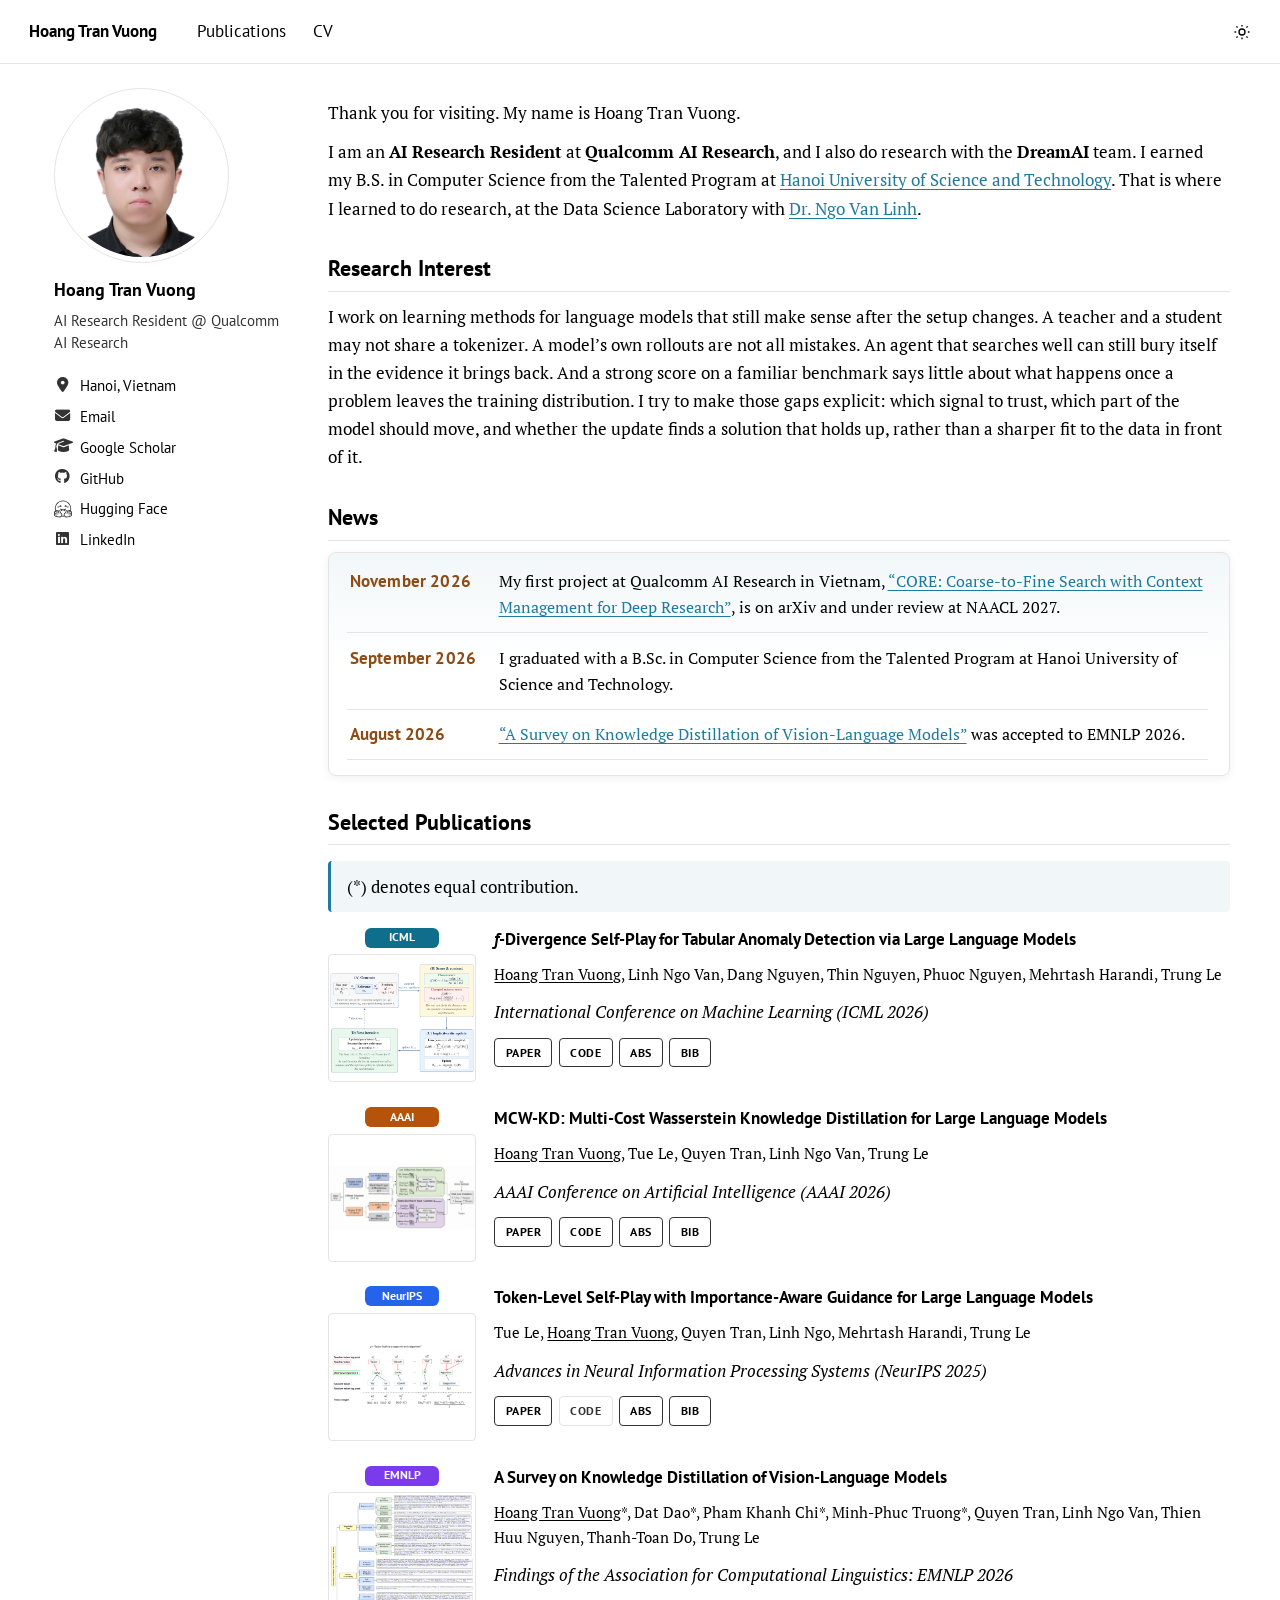
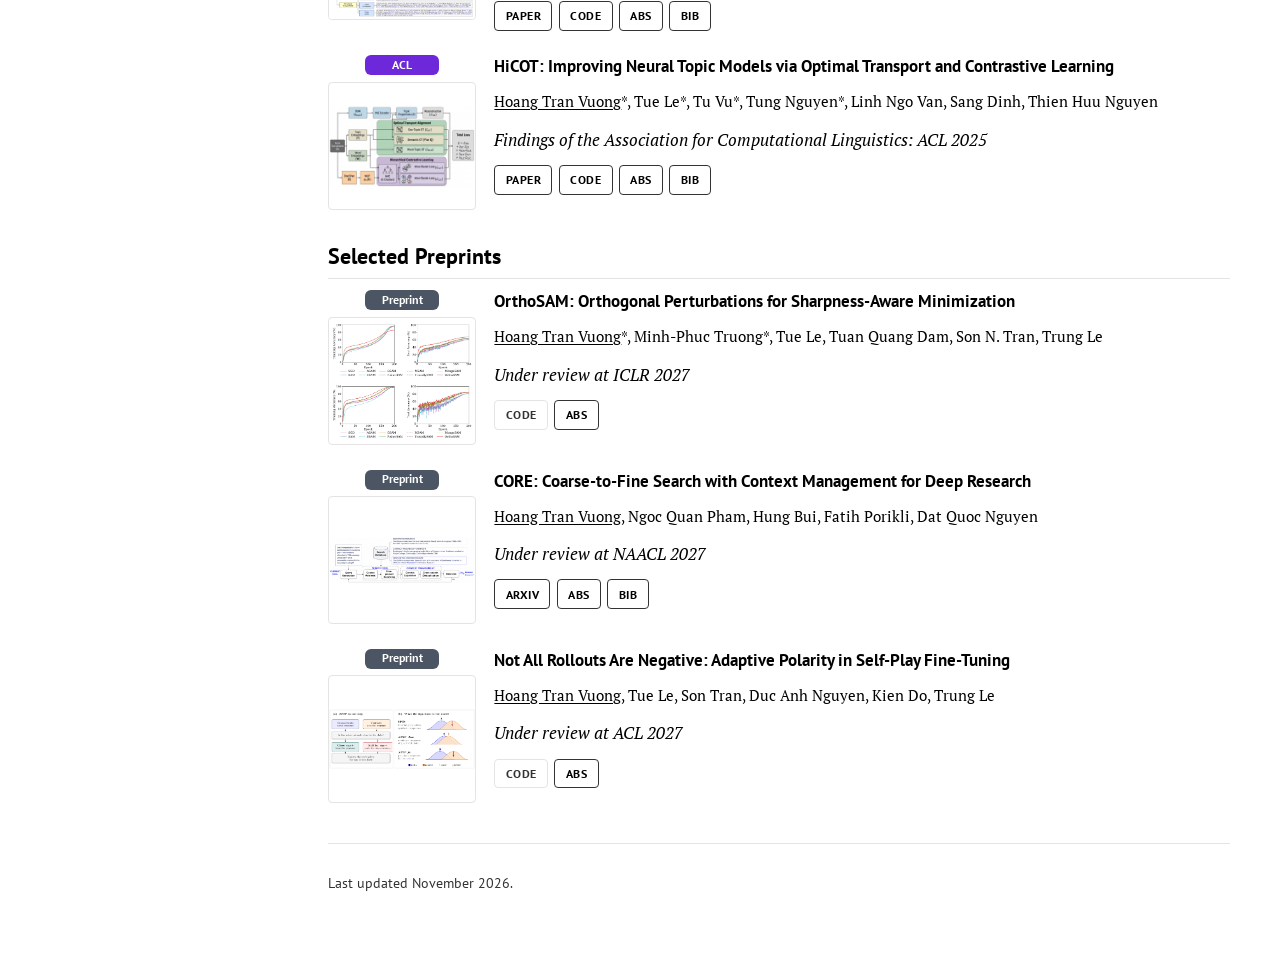
==== commit 33a03178: "Update" ====
--- a/index.html
+++ b/index.html
@@ -154,7 +154,7 @@
         <article class="paper">
           <div class="paper__fig">
             <span class="paper__tag tag-aaai">AAAI</span>
-            <div class="paper__frame"><img src="images/papers/mcw-kd.png" alt="" onload="this.classList.add('is-ready')" /></div>
+            <div class="paper__frame"><img src="images/papers/AAAI_2026.png" alt="" onload="this.classList.add('is-ready')" /></div>
           </div>
           <div>
             <h3 class="paper__title">MCW-KD: Multi-Cost Wasserstein Knowledge Distillation for Large Language Models</h3>
@@ -175,7 +175,7 @@
           </div>
           <div>
             <h3 class="paper__title">Token-Level Self-Play with Importance-Aware Guidance for Large Language Models</h3>
-            <p class="paper__authors">Tue Le, <u class="me">Hoang Tran</u>, Quyen Tran, Linh Ngo, Mehrtash Harandi, Trung Le</p>
+            <p class="paper__authors">Tue Le, <u class="me">Hoang Tran Vuong</u>, Quyen Tran, Linh Ngo, Mehrtash Harandi, Trung Le</p>
             <p class="paper__venue">Advances in Neural Information Processing Systems (NeurIPS 2025)</p>
             <div class="paper__actions">
               <a class="badge" href="https://neurips.cc/virtual/2025/loc/san-diego/poster/120030" target="_blank" rel="noopener">paper</a>
@@ -205,7 +205,7 @@
         <article class="paper">
           <div class="paper__fig">
             <span class="paper__tag tag-acl">ACL</span>
-            <div class="paper__frame"><img src="images/papers/hicot.png" alt="" onload="this.classList.add('is-ready')" /></div>
+            <div class="paper__frame"><img src="images/papers/ACL_2025.jpeg" alt="" onload="this.classList.add('is-ready')" /></div>
           </div>
           <div>
             <h3 class="paper__title">HiCOT: Improving Neural Topic Models via Optimal Transport and Contrastive Learning</h3>
--- a/css/styles.css
+++ b/css/styles.css
@@ -409,18 +409,23 @@
 .tag-journal { background: #0e7490; }
 
 .paper__frame {
+  display: flex;
+  align-items: center;
+  justify-content: center;
   width: 148px;
-  height: auto;
-  border: 1px solid var(--border);
-  border-radius: 4px;
-  background: transparent;
+  height: 128px;
+  border: 1px solid var(--border);
+  border-radius: 4px;
+  background: #fff;
   overflow: hidden;
   line-height: 0;
 }
 
 .paper__frame img {
   display: none;
-  width: 100%;
+  max-width: 100%;
+  max-height: 100%;
+  width: auto;
   height: auto;
   object-fit: contain;
 }
@@ -474,7 +479,7 @@
 
 @media (max-width: 640px) {
   .paper { grid-template-columns: 96px minmax(0, 1fr); gap: 0.75rem; }
-  .paper__frame { width: 96px; height: auto; }
+  .paper__frame { width: 96px; height: 83px; }
   .news-scroll li { grid-template-columns: 1fr; row-gap: 0.15rem; }
 }
 
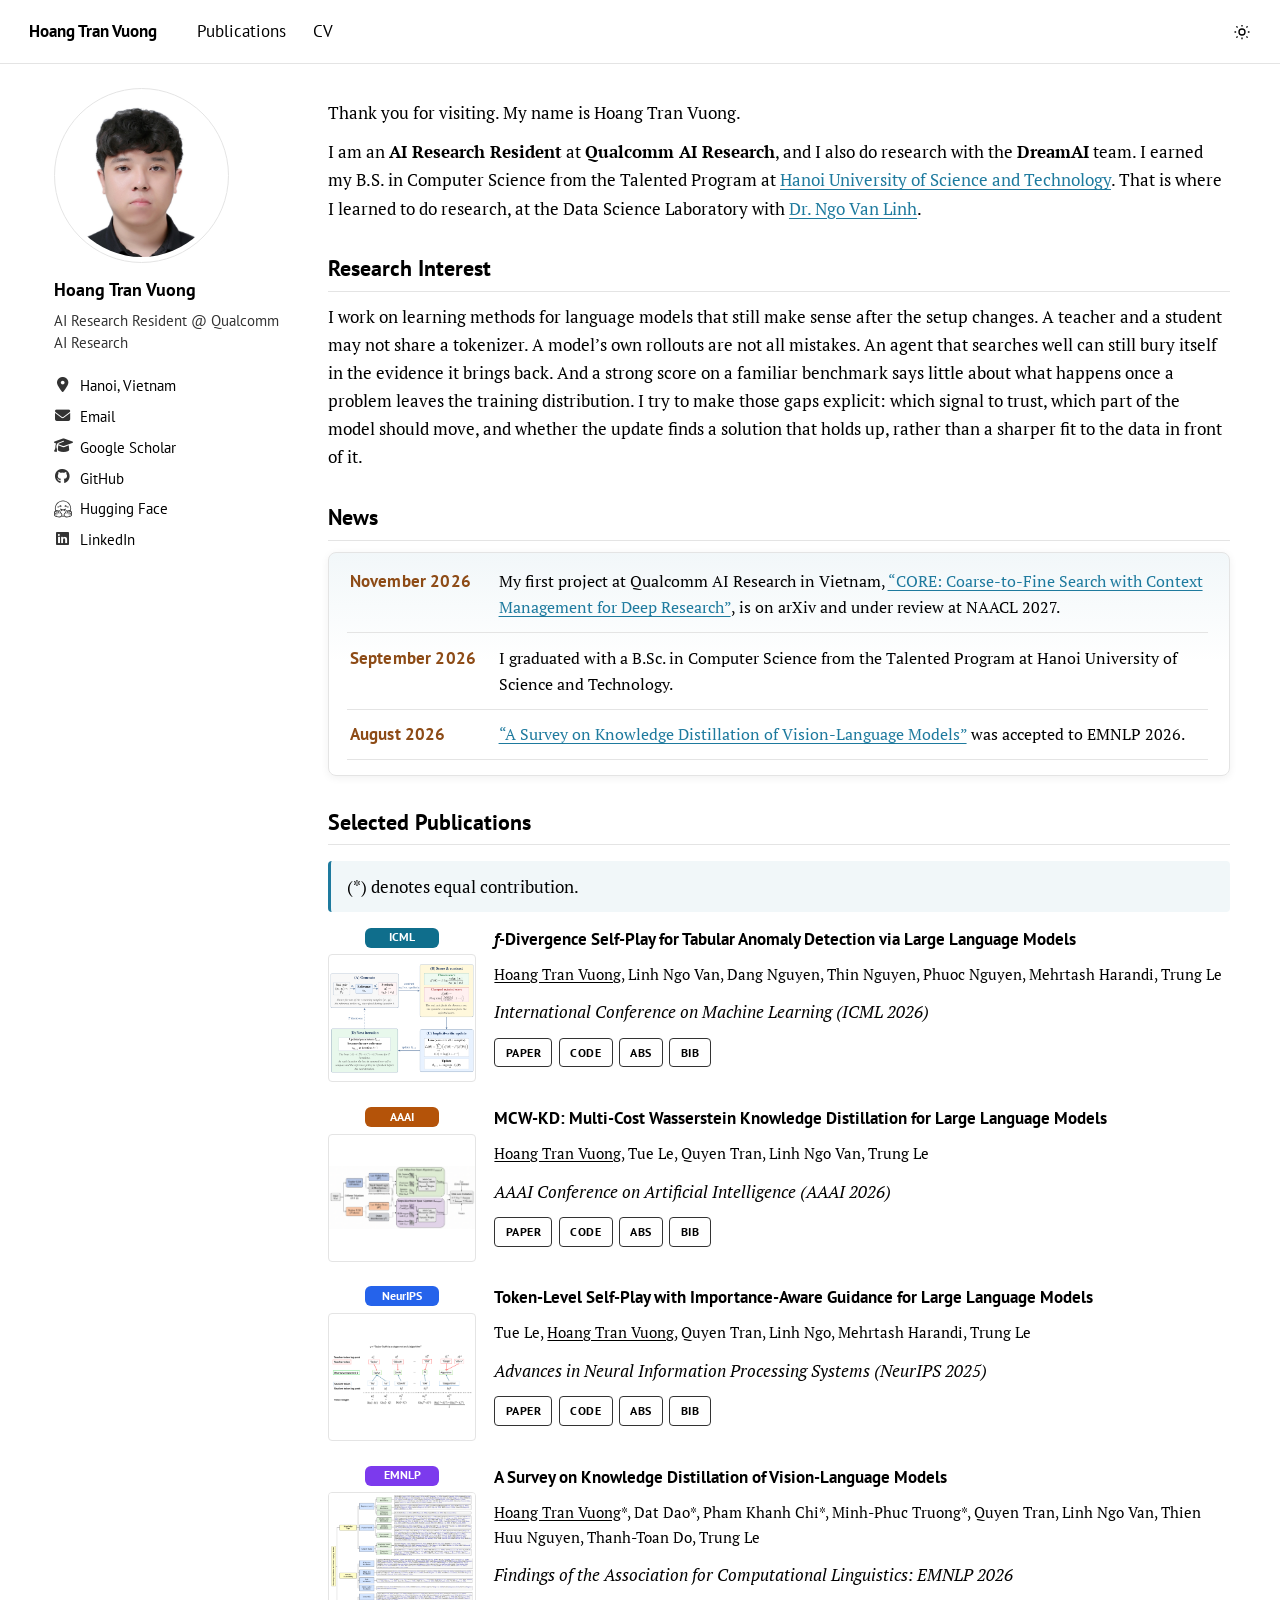
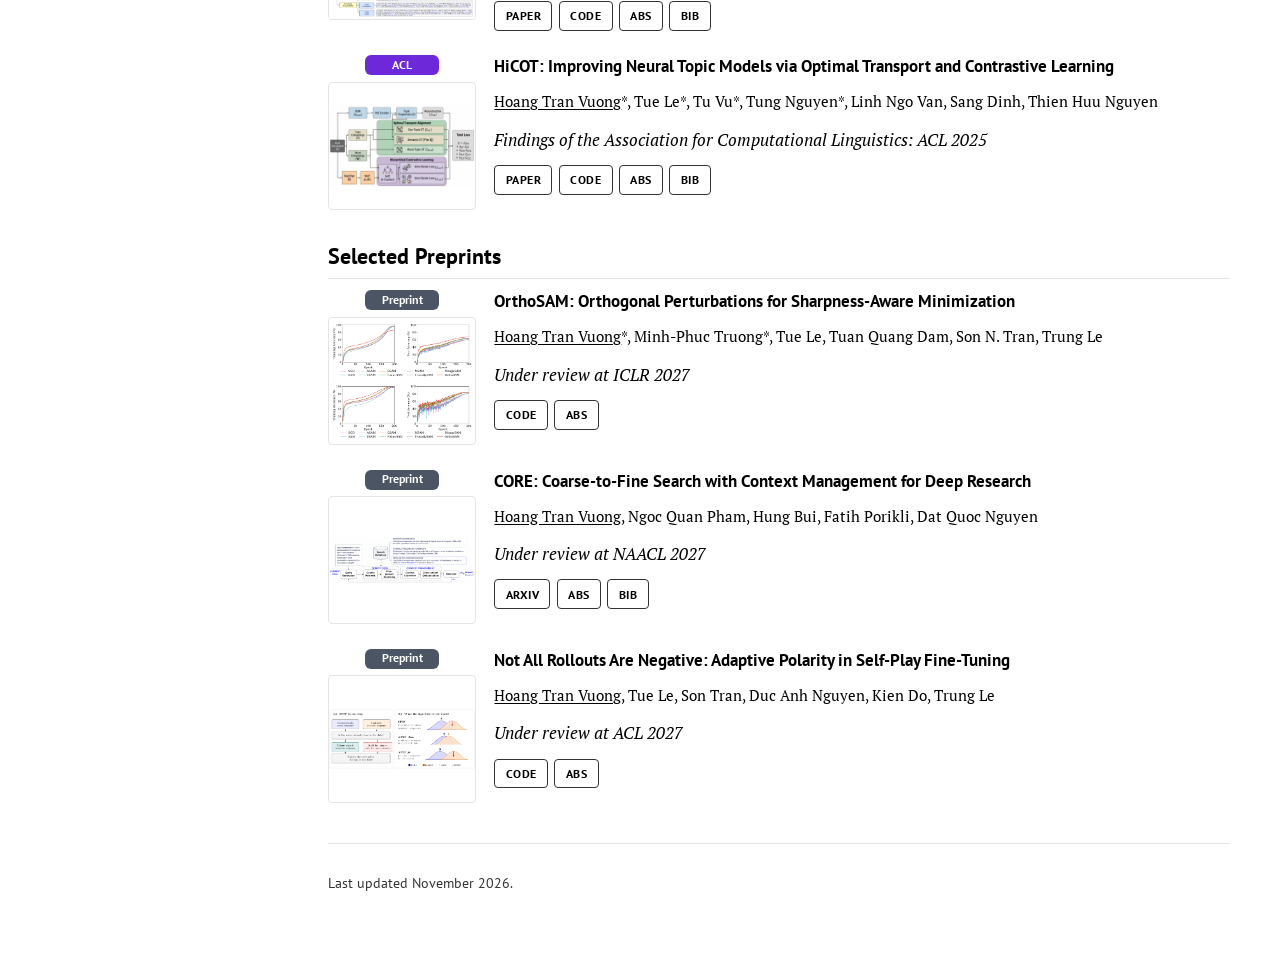
==== commit d20cec85: "Update" ====
--- a/index.html
+++ b/index.html
@@ -179,7 +179,7 @@
             <p class="paper__venue">Advances in Neural Information Processing Systems (NeurIPS 2025)</p>
             <div class="paper__actions">
               <a class="badge" href="https://neurips.cc/virtual/2025/loc/san-diego/poster/120030" target="_blank" rel="noopener">paper</a>
-              <span class="badge is-empty">code</span>
+              <a class="badge" href="https://github.com/tue09/SWIFT" target="_blank" rel="noopener">code</a>
               <button class="badge" type="button" data-abs="swift" aria-expanded="false">abs</button>
               <button class="badge" type="button" data-bib="swift" aria-expanded="false">bib</button>
             </div>
@@ -231,7 +231,7 @@
             <p class="paper__authors"><u class="me">Hoang Tran Vuong</u>*, Minh-Phuc Truong*, Tue Le, Tuan Quang Dam, Son N. Tran, Trung Le</p>
             <p class="paper__venue">Under review at ICLR 2027</p>
             <div class="paper__actions">
-              <span class="badge is-empty">code</span>
+              <a class="badge" href="https://github.com/HoangTran223/OrthoSAM" target="_blank" rel="noopener">code</a>
               <button class="badge" type="button" data-abs="orthosam" aria-expanded="false">abs</button>
             </div>
           </div>
@@ -262,7 +262,7 @@
             <p class="paper__authors"><u class="me">Hoang Tran Vuong</u>, Tue Le, Son Tran, Duc Anh Nguyen, Kien Do, Trung Le</p>
             <p class="paper__venue">Under review at ACL 2027</p>
             <div class="paper__actions">
-              <span class="badge is-empty">code</span>
+              <a class="badge" href="https://github.com/HoangTran223/APSP" target="_blank" rel="noopener">code</a>
               <button class="badge" type="button" data-abs="rollouts" aria-expanded="false">abs</button>
             </div>
           </div>
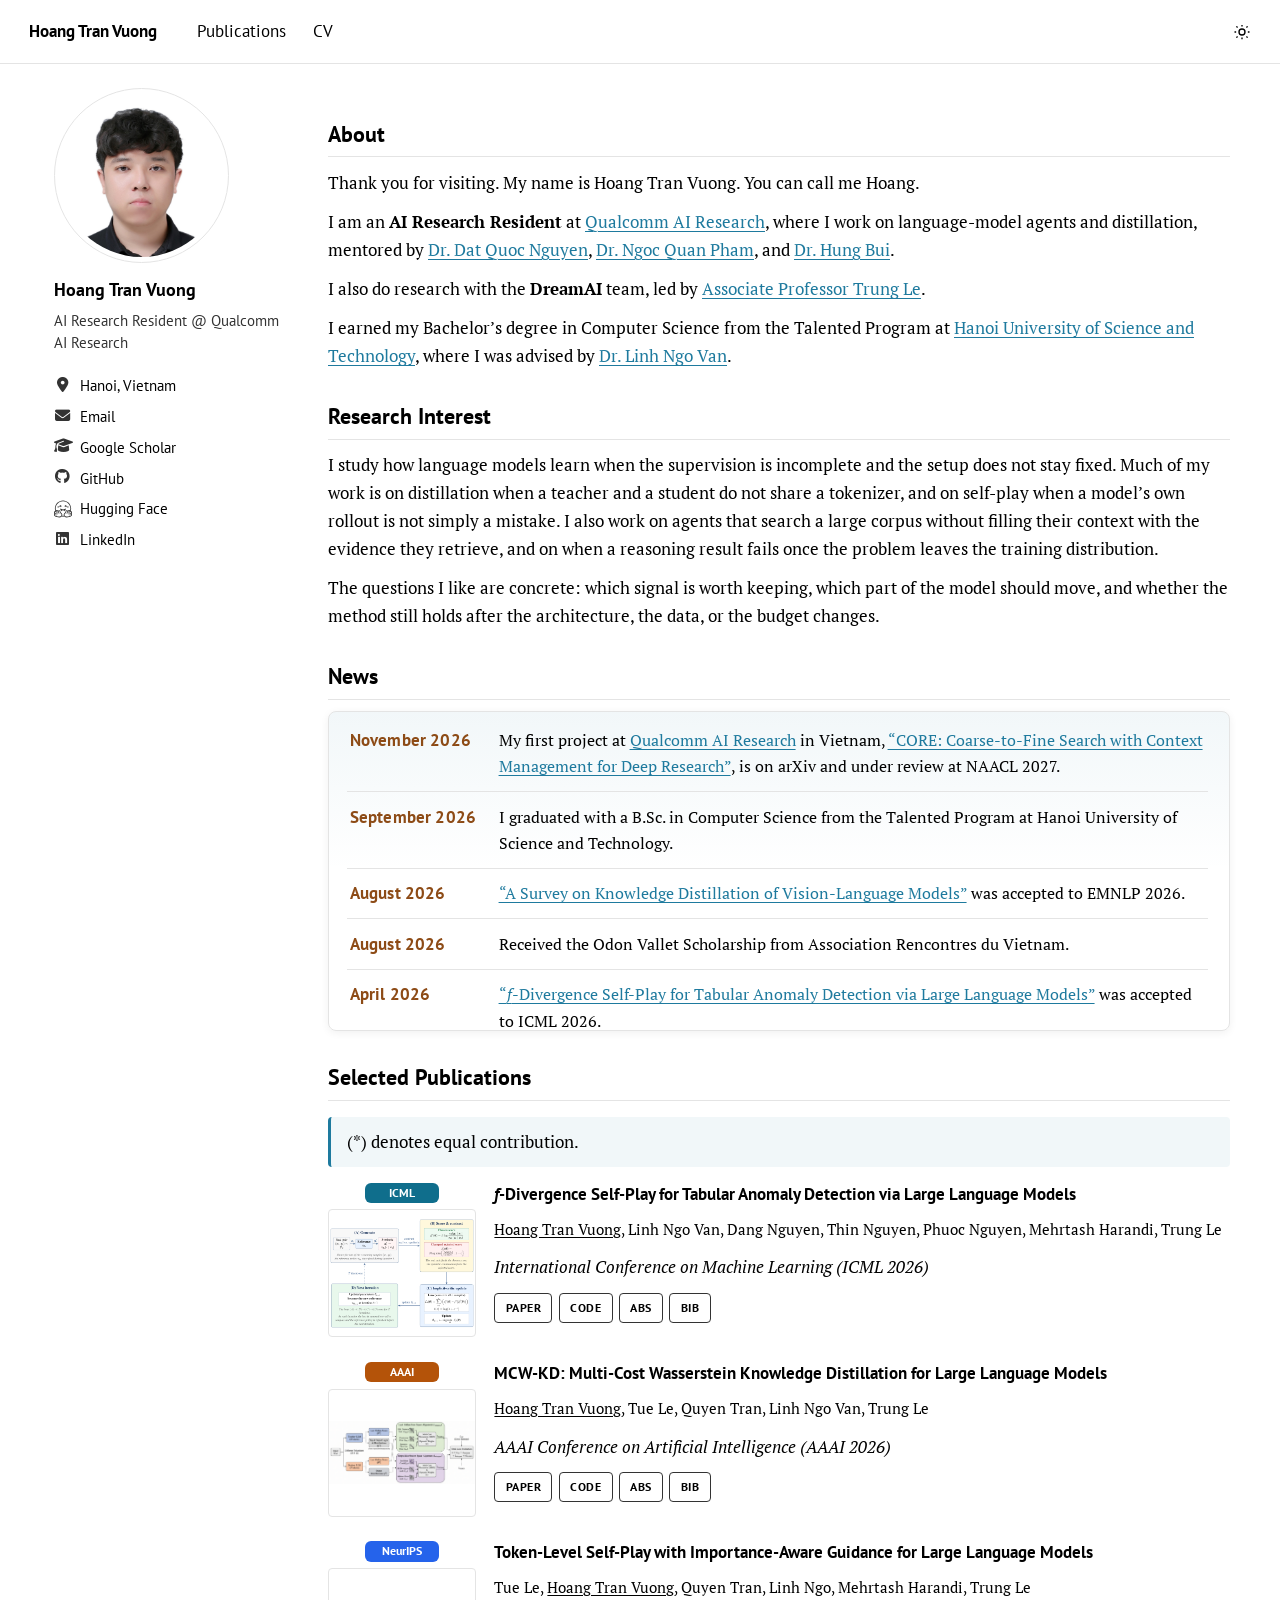
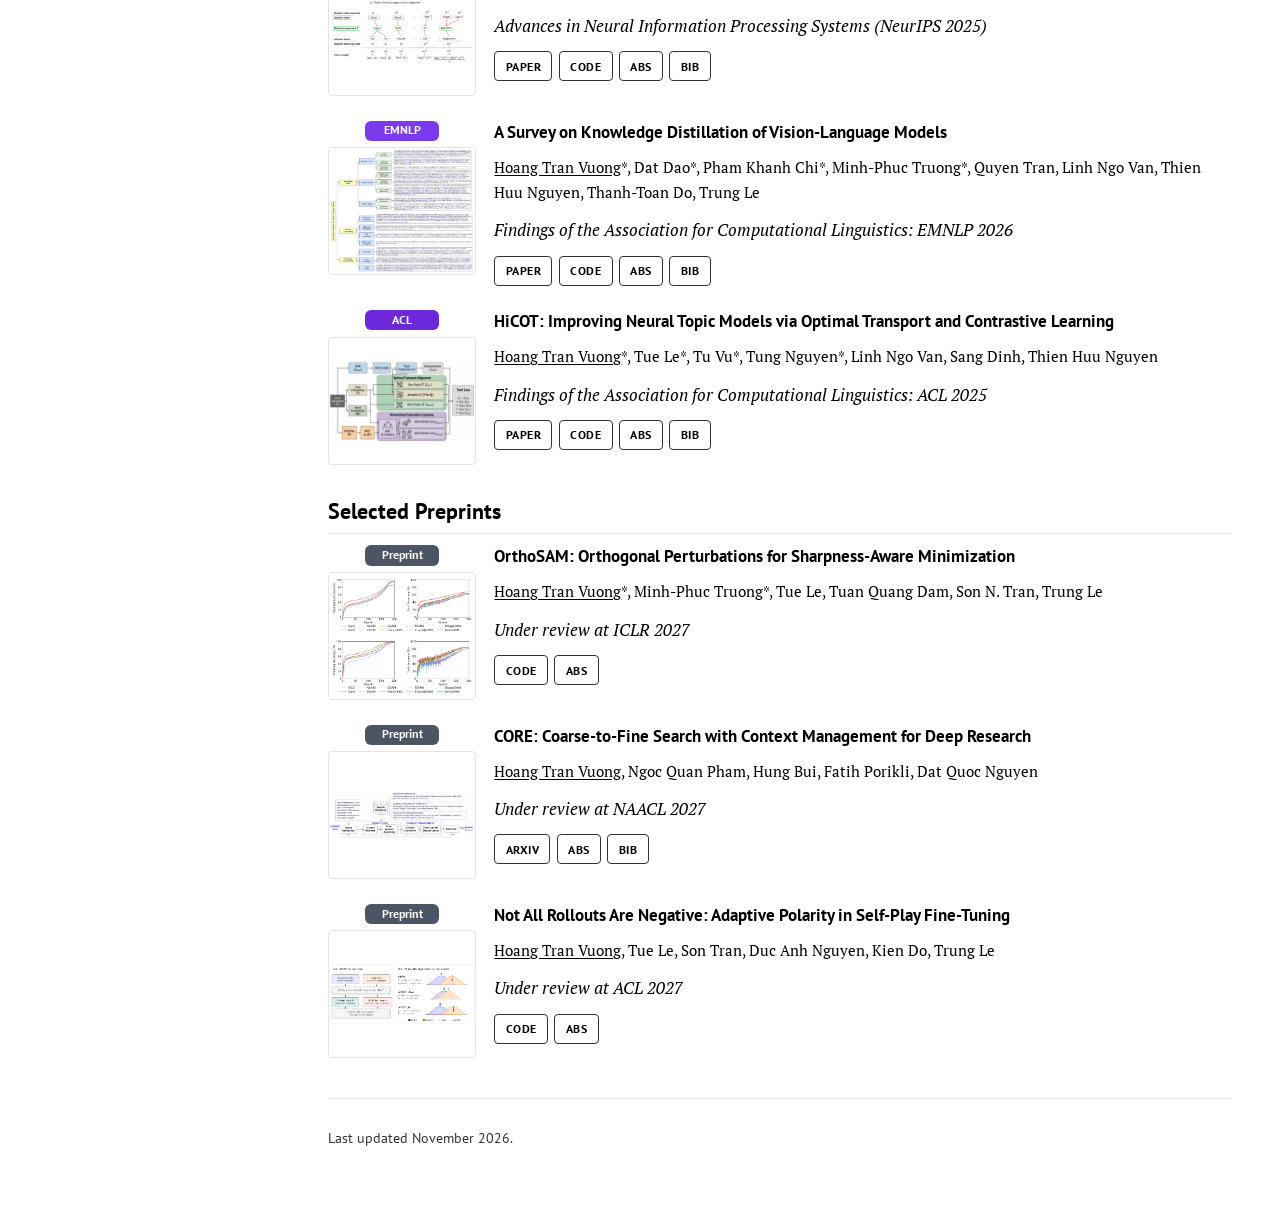
==== commit f4098411: "Update" ====
--- a/index.html
+++ b/index.html
@@ -92,32 +92,46 @@
       </aside>
 
       <main class="page" id="main">
-        <p>Thank you for visiting. My name is Hoang Tran Vuong.</p>
-        <p>
-          I am an <strong>AI Research Resident</strong> at <strong>Qualcomm AI Research</strong>, and I also do research with the
-          <strong>DreamAI</strong> team. I earned my B.S. in Computer Science from the Talented Program at
-          <a href="https://www.hust.edu.vn/" target="_blank" rel="noopener">Hanoi University of Science and Technology</a>.
-          That is where I learned to do research, at the Data Science Laboratory with
-          <a href="https://scholar.google.com/citations?user=tZ78MoQAAAAJ&amp;hl=en" target="_blank" rel="noopener">Dr. Ngo Van Linh</a>.
+        <h2>About</h2>
+        <p>Thank you for visiting. My name is Hoang Tran Vuong. You can call me Hoang.</p>
+        <p>
+          I am an <strong>AI Research Resident</strong> at
+          <a href="https://www.qualcomm.com/research/artificial-intelligence" target="_blank" rel="noopener">Qualcomm AI Research</a>,
+          where I work on language-model agents and distillation, mentored by
+          <a href="https://scholar.google.com/citations?user=HVl7vyEAAAAJ&amp;hl=en" target="_blank" rel="noopener">Dr. Dat Quoc Nguyen</a>,
+          <a href="https://scholar.google.com/citations?user=AzzJssIAAAAJ&amp;hl=en" target="_blank" rel="noopener">Dr. Ngoc Quan Pham</a>, and
+          <a href="https://scholar.google.com/citations?user=mDLwSZAAAAAJ&amp;hl=en" target="_blank" rel="noopener">Dr. Hung Bui</a>.
+        </p>
+        <p>
+          I also do research with the <strong>DreamAI</strong> team, led by
+          <a href="https://scholar.google.com/citations?user=gysdMxwAAAAJ&amp;hl=en" target="_blank" rel="noopener">Associate Professor Trung Le</a>.
+        </p>
+        <p>
+          I earned my Bachelor’s degree in Computer Science from the Talented Program at
+          <a href="https://hust.edu.vn/" target="_blank" rel="noopener">Hanoi University of Science and Technology</a>,
+          where I was advised by
+          <a href="https://scholar.google.com/citations?user=tZ78MoQAAAAJ&amp;hl=en" target="_blank" rel="noopener">Dr. Linh Ngo Van</a>.
         </p>
 
         <h2>Research Interest</h2>
         <p>
-          I work on learning methods for language models that still make sense after the setup changes.
-          A teacher and a student may not share a tokenizer. A model’s own rollouts are not all mistakes.
-          An agent that searches well can still bury itself in the evidence it brings back. And a strong score on a familiar benchmark says little about what happens once a problem leaves the training distribution.
-          I try to make those gaps explicit: which signal to trust, which part of the model should move, and whether the update finds a solution that holds up, rather than a sharper fit to the data in front of it.
+          I study how language models learn when the supervision is incomplete and the setup does not stay fixed.
+          Much of my work is on distillation when a teacher and a student do not share a tokenizer, and on self-play when a model’s own rollout is not simply a mistake.
+          I also work on agents that search a large corpus without filling their context with the evidence they retrieve, and on when a reasoning result fails once the problem leaves the training distribution.
+        </p>
+        <p>
+          The questions I like are concrete: which signal is worth keeping, which part of the model should move, and whether the method still holds after the architecture, the data, or the budget changes.
         </p>
 
         <h2>News</h2>
         <div class="news-scroll">
           <ul>
-            <li><span class="news-date">November 2026</span><span class="news-body">My first project at Qualcomm AI Research in Vietnam, <a href="https://arxiv.org/abs/2611.07859v1" target="_blank" rel="noopener">“CORE: Coarse-to-Fine Search with Context Management for Deep Research”</a>, is on arXiv and under review at NAACL 2027.</span></li>
+            <li><span class="news-date">November 2026</span><span class="news-body">My first project at <a href="https://www.qualcomm.com/research/artificial-intelligence" target="_blank" rel="noopener">Qualcomm AI Research</a> in Vietnam, <a href="https://arxiv.org/abs/2611.07859v1" target="_blank" rel="noopener">“CORE: Coarse-to-Fine Search with Context Management for Deep Research”</a>, is on arXiv and under review at NAACL 2027.</span></li>
             <li><span class="news-date">September 2026</span><span class="news-body">I graduated with a B.Sc. in Computer Science from the Talented Program at Hanoi University of Science and Technology.</span></li>
             <li><span class="news-date">August 2026</span><span class="news-body"><a href="https://aclanthology.org/2026.findings-emnlp.180/" target="_blank" rel="noopener">“A Survey on Knowledge Distillation of Vision-Language Models”</a> was accepted to EMNLP 2026.</span></li>
             <li><span class="news-date">August 2026</span><span class="news-body">Received the Odon Vallet Scholarship from Association Rencontres du Vietnam.</span></li>
             <li><span class="news-date">April 2026</span><span class="news-body"><a href="https://icml.cc/virtual/2026/poster/63240" target="_blank" rel="noopener">“<i>f</i>-Divergence Self-Play for Tabular Anomaly Detection via Large Language Models”</a> was accepted to ICML 2026.</span></li>
-            <li><span class="news-date">March 2026</span><span class="news-body">Joined Qualcomm AI Research in Vietnam as an AI Research Resident, mentored by <a href="https://scholar.google.com/citations?user=HVl7vyEAAAAJ&amp;hl=en" target="_blank" rel="noopener">Dat Quoc Nguyen</a>, <a href="https://scholar.google.com/citations?user=AzzJssIAAAAJ&amp;hl=en" target="_blank" rel="noopener">Ngoc Quan Pham</a>, and <a href="https://scholar.google.com/citations?user=mDLwSZAAAAAJ&amp;hl=en" target="_blank" rel="noopener">Hung Bui</a>.</span></li>
+            <li><span class="news-date">March 2026</span><span class="news-body">Joined <a href="https://www.qualcomm.com/research/artificial-intelligence" target="_blank" rel="noopener">Qualcomm AI Research</a> in Vietnam as an AI Research Resident, mentored by <a href="https://scholar.google.com/citations?user=HVl7vyEAAAAJ&amp;hl=en" target="_blank" rel="noopener">Dr. Dat Quoc Nguyen</a>, <a href="https://scholar.google.com/citations?user=AzzJssIAAAAJ&amp;hl=en" target="_blank" rel="noopener">Dr. Ngoc Quan Pham</a>, and <a href="https://scholar.google.com/citations?user=mDLwSZAAAAAJ&amp;hl=en" target="_blank" rel="noopener">Dr. Hung Bui</a>.</span></li>
             <li><span class="news-date">December 2025</span><span class="news-body"><a href="https://doi.org/10.1016/j.neucom.2025.132530" target="_blank" rel="noopener">“A Framework for Neural Topic Modeling using Hierarchical Clustering and Contrastive Learning with Optimal Transport”</a> was accepted to Neurocomputing.</span></li>
             <li><span class="news-date">November 2025</span><span class="news-body"><a href="https://doi.org/10.1609/aaai.v40i39.40619" target="_blank" rel="noopener">“MCW-KD: Multi-Cost Wasserstein Knowledge Distillation for Large Language Models”</a> was accepted to AAAI 2026.</span></li>
             <li><span class="news-date">November 2025</span><span class="news-body">Started as an AI Researcher at DreamAI Team.</span></li>
@@ -125,6 +139,7 @@
             <li><span class="news-date">August 2025</span><span class="news-body"><a href="https://aclanthology.org/2025.findings-emnlp.9/" target="_blank" rel="noopener">“Multi-Surrogate-Objective Optimization for Neural Topic Models”</a> was accepted to EMNLP 2025.</span></li>
             <li><span class="news-date">May 2025</span><span class="news-body">Started a research collaboration with <a href="https://scholar.google.com/citations?user=gysdMxwAAAAJ&amp;hl=en" target="_blank" rel="noopener">Associate Professor Trung Le</a>, Faculty of Information Technology, Monash University.</span></li>
             <li><span class="news-date">May 2025</span><span class="news-body"><a href="https://aclanthology.org/2025.findings-acl.715/" target="_blank" rel="noopener">“HiCOT: Improving Neural Topic Models via Optimal Transport and Contrastive Learning”</a> was accepted to ACL 2025.</span></li>
+            <li><span class="news-date">March 2025</span><span class="news-body">Joined <a href="https://zenai.vn/" target="_blank" rel="noopener">ZenAI</a> as an AI Intern. ZenAI builds production generative-AI systems, from image generation and LLM applications to computer vision, and ships them to millions of users.</span></li>
             <li><span class="news-date">January 2025</span><span class="news-body"><a href="https://aclanthology.org/2025.naacl-long.231/" target="_blank" rel="noopener">“Sharpness-Aware Minimization for Topic Models with High-Quality Document Representations”</a> was accepted to NAACL 2025.</span></li>
             <li><span class="news-date">December 2024</span><span class="news-body">Received the Best of MB Chasing Scholarship from MB Bank.</span></li>
             <li><span class="news-date">July 2024</span><span class="news-body">Joined the Continual Learning group under the supervision of <a href="https://scholar.google.com/citations?user=tZ78MoQAAAAJ&amp;hl=en" target="_blank" rel="noopener">Dr. Linh Ngo Van</a>, Lecturer at Hanoi University of Science and Technology.</span></li>
--- a/css/styles.css
+++ b/css/styles.css
@@ -257,7 +257,7 @@
 }
 
 .news-scroll {
-  max-height: 14rem;
+  max-height: 20rem;
   overflow-y: scroll;
   scrollbar-gutter: stable;
   border: 1px solid var(--border);
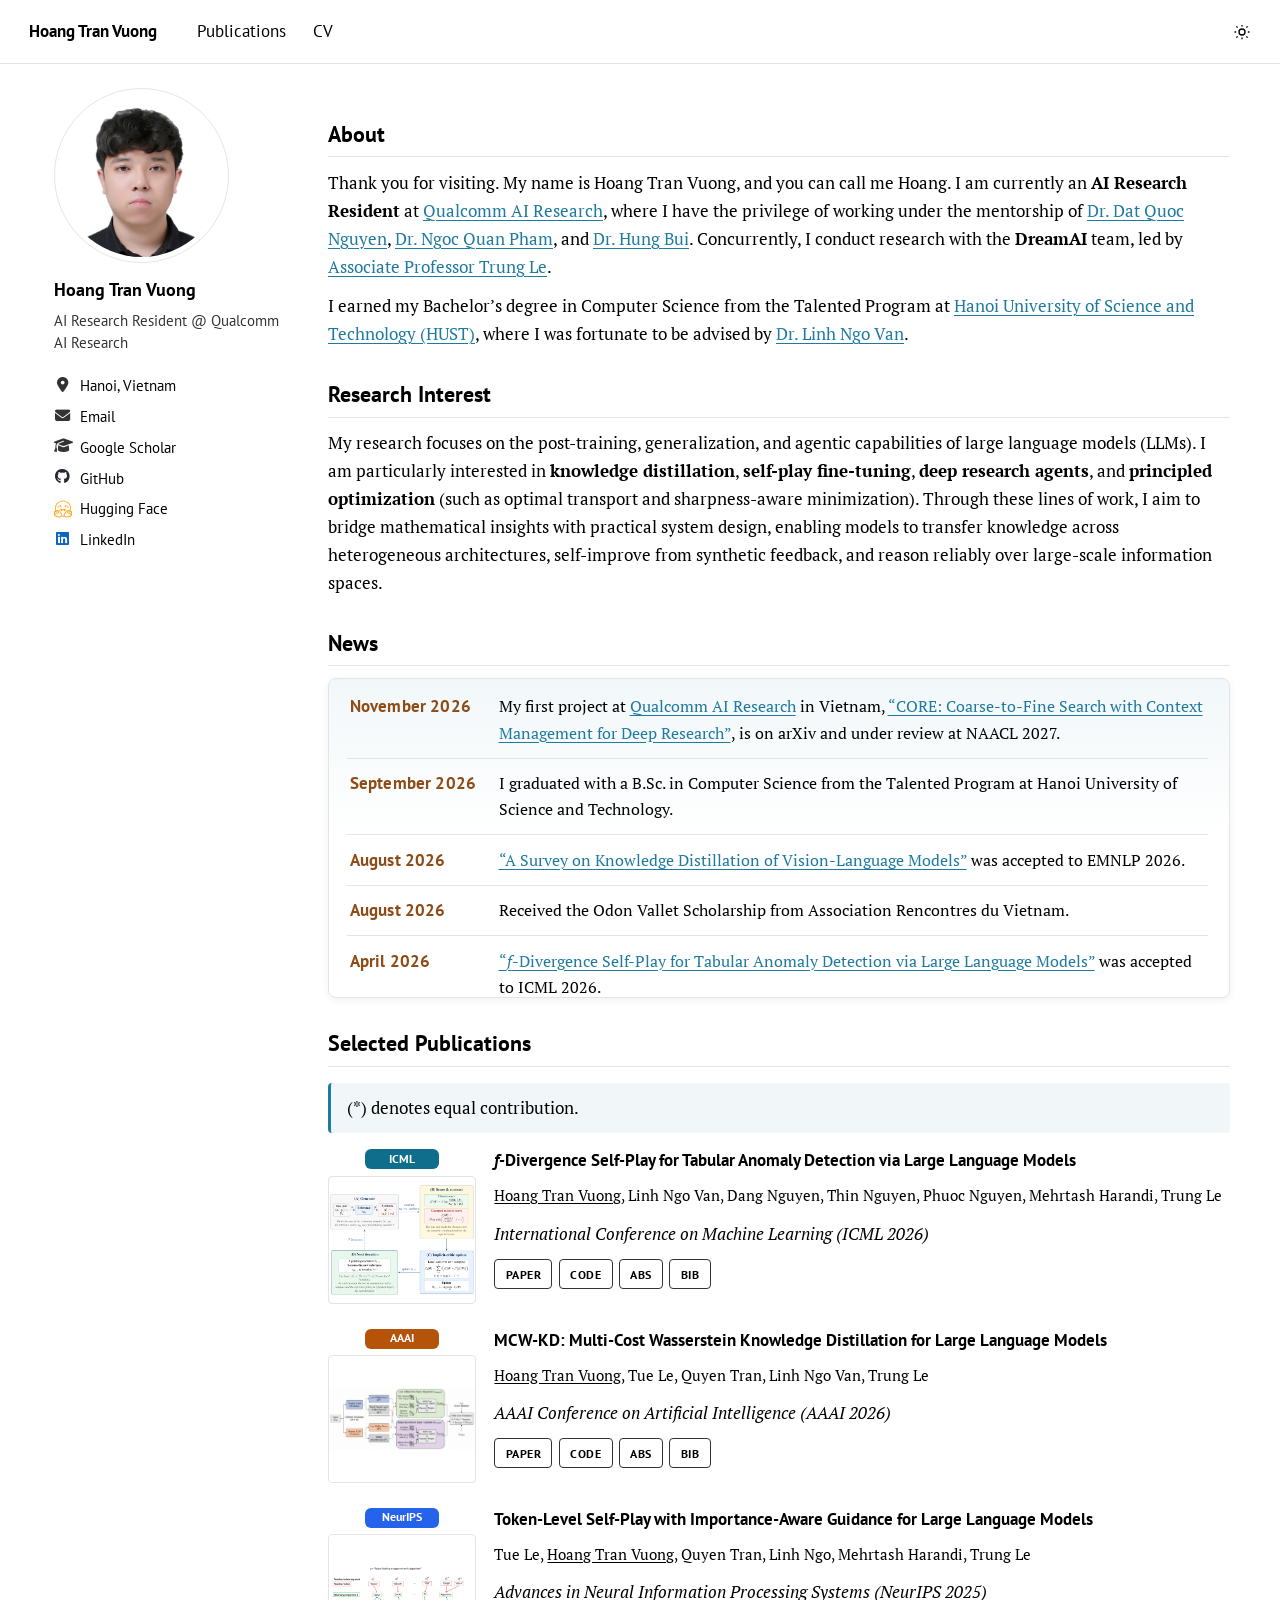
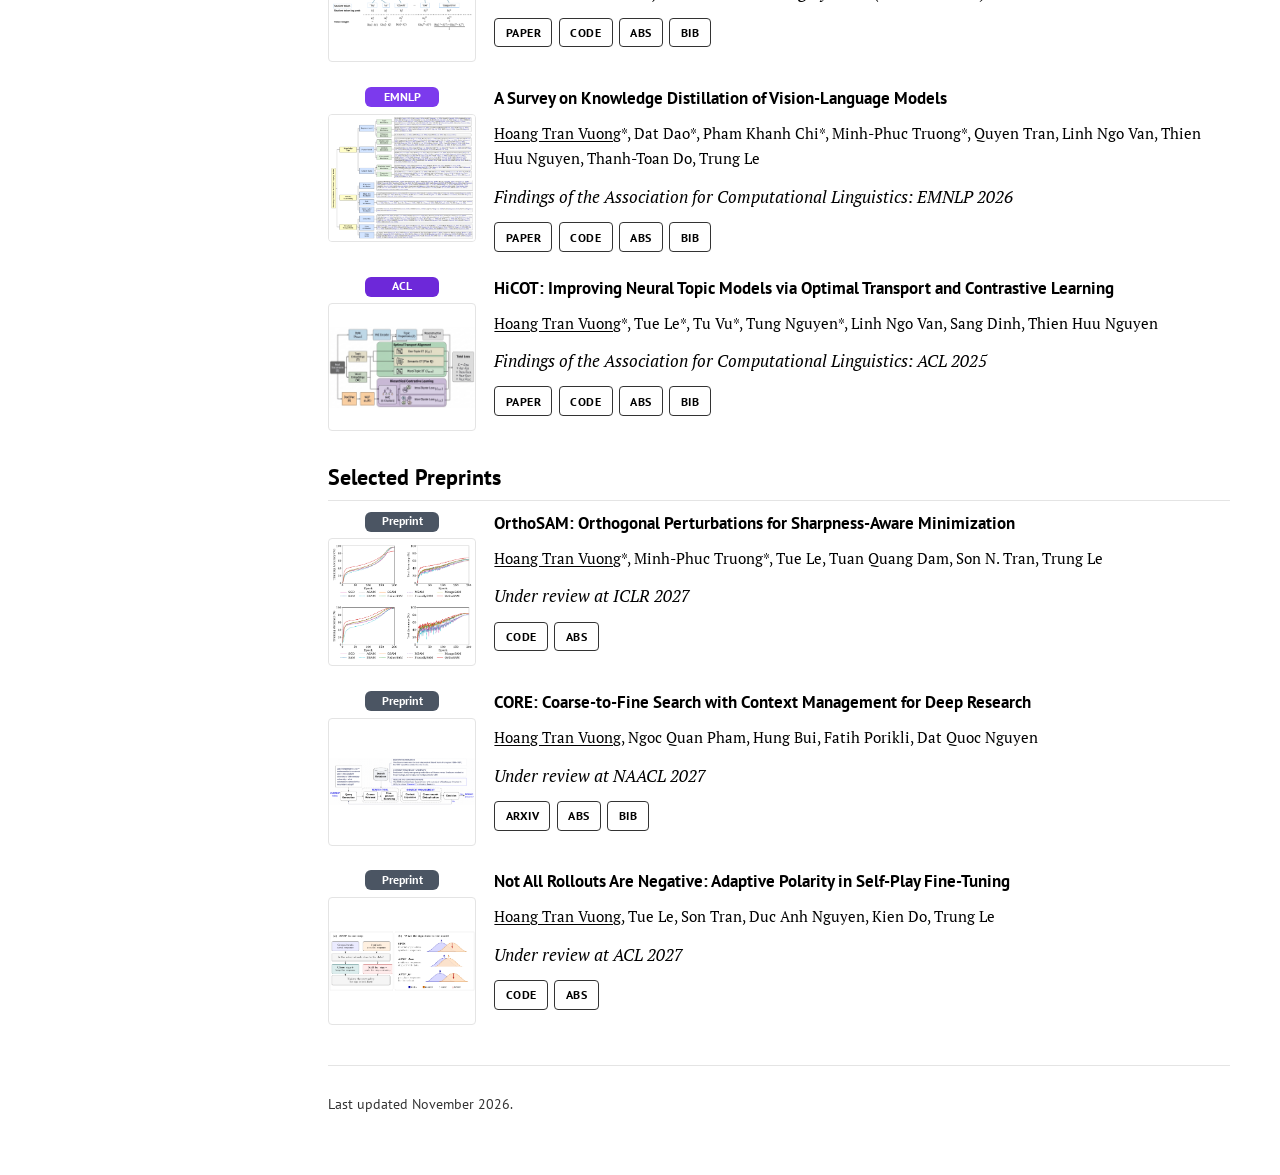
==== commit 08bbbb08: "Update" ====
--- a/index.html
+++ b/index.html
@@ -93,34 +93,29 @@
 
       <main class="page" id="main">
         <h2>About</h2>
-        <p>Thank you for visiting. My name is Hoang Tran Vuong. You can call me Hoang.</p>
         <p>
-          I am an <strong>AI Research Resident</strong> at
+          Thank you for visiting. My name is Hoang Tran Vuong, and you can call me Hoang.
+          I am currently an <strong>AI Research Resident</strong> at
           <a href="https://www.qualcomm.com/research/artificial-intelligence" target="_blank" rel="noopener">Qualcomm AI Research</a>,
-          where I work on language-model agents and distillation, mentored by
+          where I have the privilege of working under the mentorship of
           <a href="https://scholar.google.com/citations?user=HVl7vyEAAAAJ&amp;hl=en" target="_blank" rel="noopener">Dr. Dat Quoc Nguyen</a>,
           <a href="https://scholar.google.com/citations?user=AzzJssIAAAAJ&amp;hl=en" target="_blank" rel="noopener">Dr. Ngoc Quan Pham</a>, and
           <a href="https://scholar.google.com/citations?user=mDLwSZAAAAAJ&amp;hl=en" target="_blank" rel="noopener">Dr. Hung Bui</a>.
-        </p>
-        <p>
-          I also do research with the <strong>DreamAI</strong> team, led by
+          Concurrently, I conduct research with the <strong>DreamAI</strong> team, led by
           <a href="https://scholar.google.com/citations?user=gysdMxwAAAAJ&amp;hl=en" target="_blank" rel="noopener">Associate Professor Trung Le</a>.
         </p>
         <p>
           I earned my Bachelor’s degree in Computer Science from the Talented Program at
-          <a href="https://hust.edu.vn/" target="_blank" rel="noopener">Hanoi University of Science and Technology</a>,
-          where I was advised by
+          <a href="https://hust.edu.vn/" target="_blank" rel="noopener">Hanoi University of Science and Technology (HUST)</a>,
+          where I was fortunate to be advised by
           <a href="https://scholar.google.com/citations?user=tZ78MoQAAAAJ&amp;hl=en" target="_blank" rel="noopener">Dr. Linh Ngo Van</a>.
         </p>
 
         <h2>Research Interest</h2>
         <p>
-          I study how language models learn when the supervision is incomplete and the setup does not stay fixed.
-          Much of my work is on distillation when a teacher and a student do not share a tokenizer, and on self-play when a model’s own rollout is not simply a mistake.
-          I also work on agents that search a large corpus without filling their context with the evidence they retrieve, and on when a reasoning result fails once the problem leaves the training distribution.
-        </p>
-        <p>
-          The questions I like are concrete: which signal is worth keeping, which part of the model should move, and whether the method still holds after the architecture, the data, or the budget changes.
+          My research focuses on the post-training, generalization, and agentic capabilities of large language models (LLMs).
+          I am particularly interested in <strong>knowledge distillation</strong>, <strong>self-play fine-tuning</strong>, <strong>deep research agents</strong>, and <strong>principled optimization</strong> (such as optimal transport and sharpness-aware minimization).
+          Through these lines of work, I aim to bridge mathematical insights with practical system design, enabling models to transfer knowledge across heterogeneous architectures, self-improve from synthetic feedback, and reason reliably over large-scale information spaces.
         </p>
 
         <h2>News</h2>
--- a/css/styles.css
+++ b/css/styles.css
@@ -202,6 +202,14 @@
   color: var(--text-light);
 }
 
+.author__urls .fa-github { color: #24292f; }
+.author__urls .fa-linkedin { color: #0a66c2; }
+.author__urls .icon-hf { color: #ff9d0b; }
+html[data-theme="dark"] .author__urls .fa-github { color: #f0f6fc; }
+.author__urls a:hover .fa-github,
+.author__urls a:hover .fa-linkedin,
+.author__urls a:hover .icon-hf { color: inherit; }
+
 .icon-hf {
   display: inline-block;
   background: currentColor;
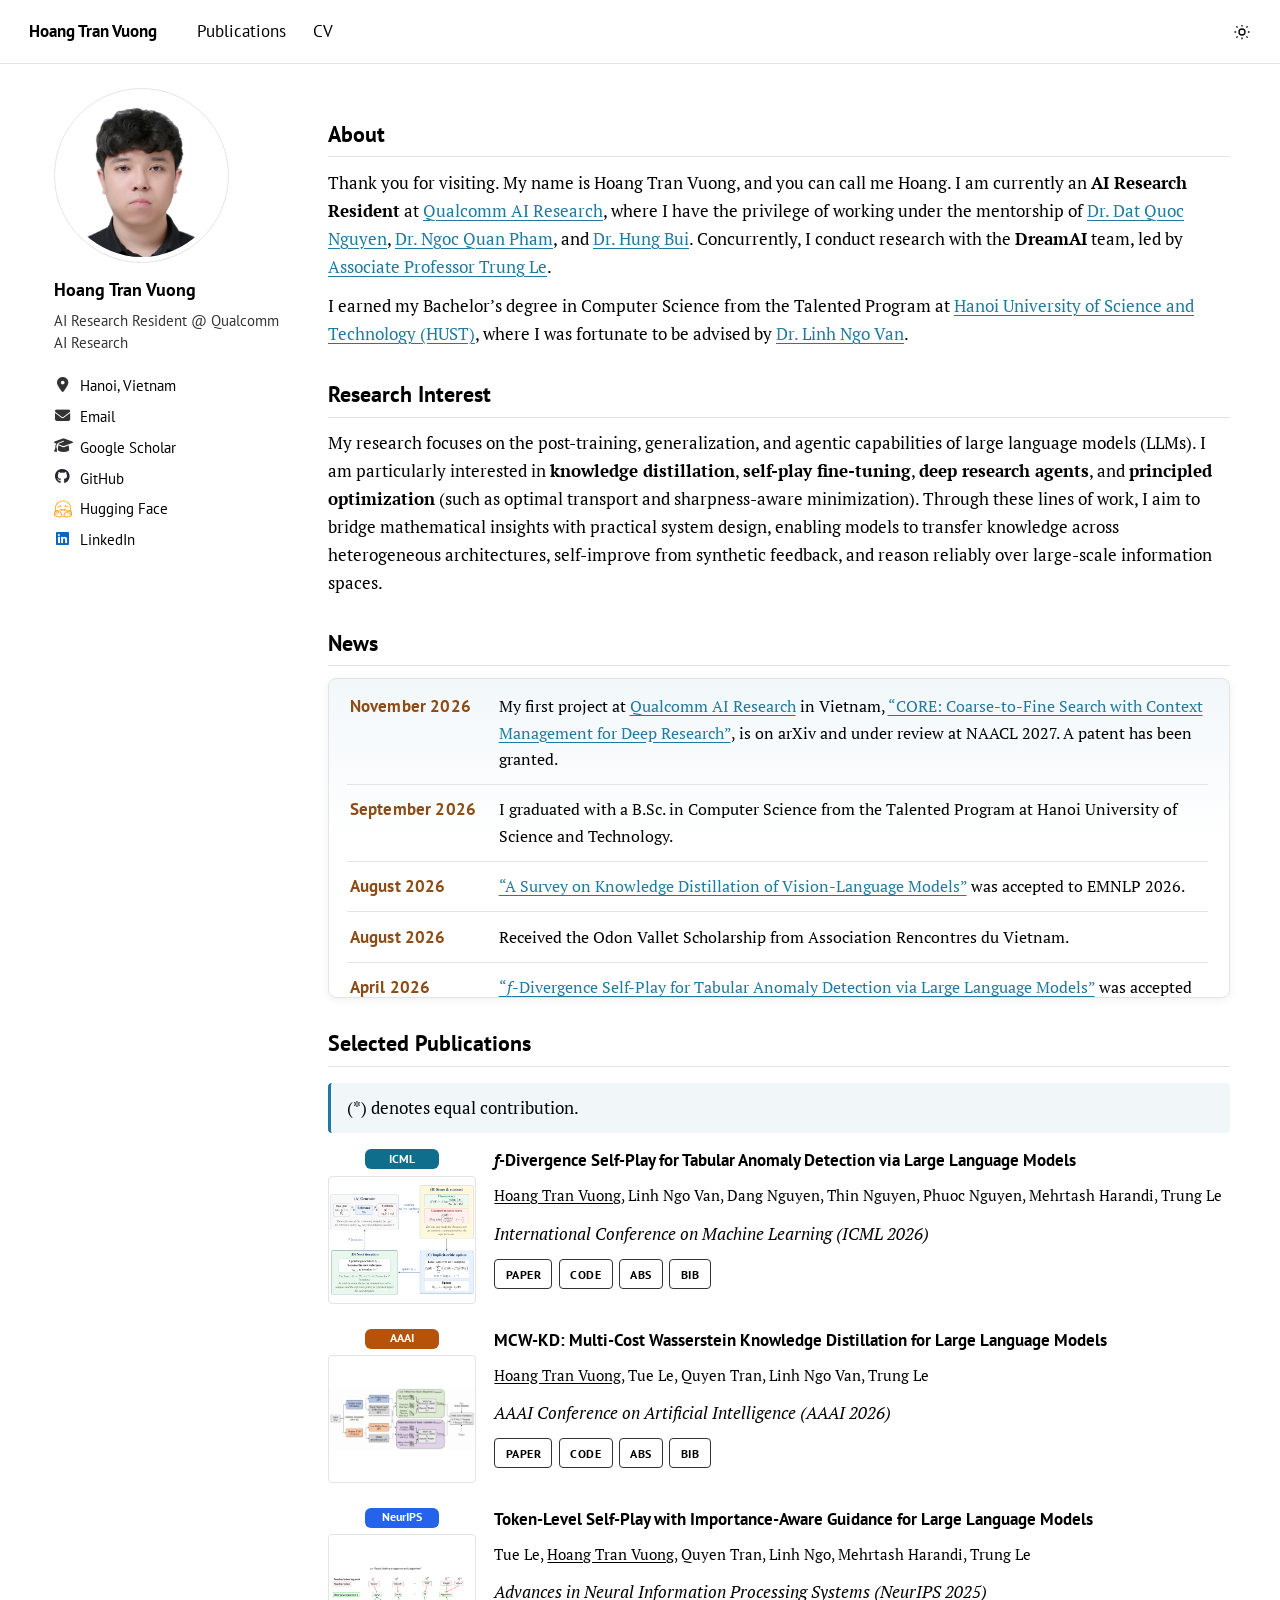
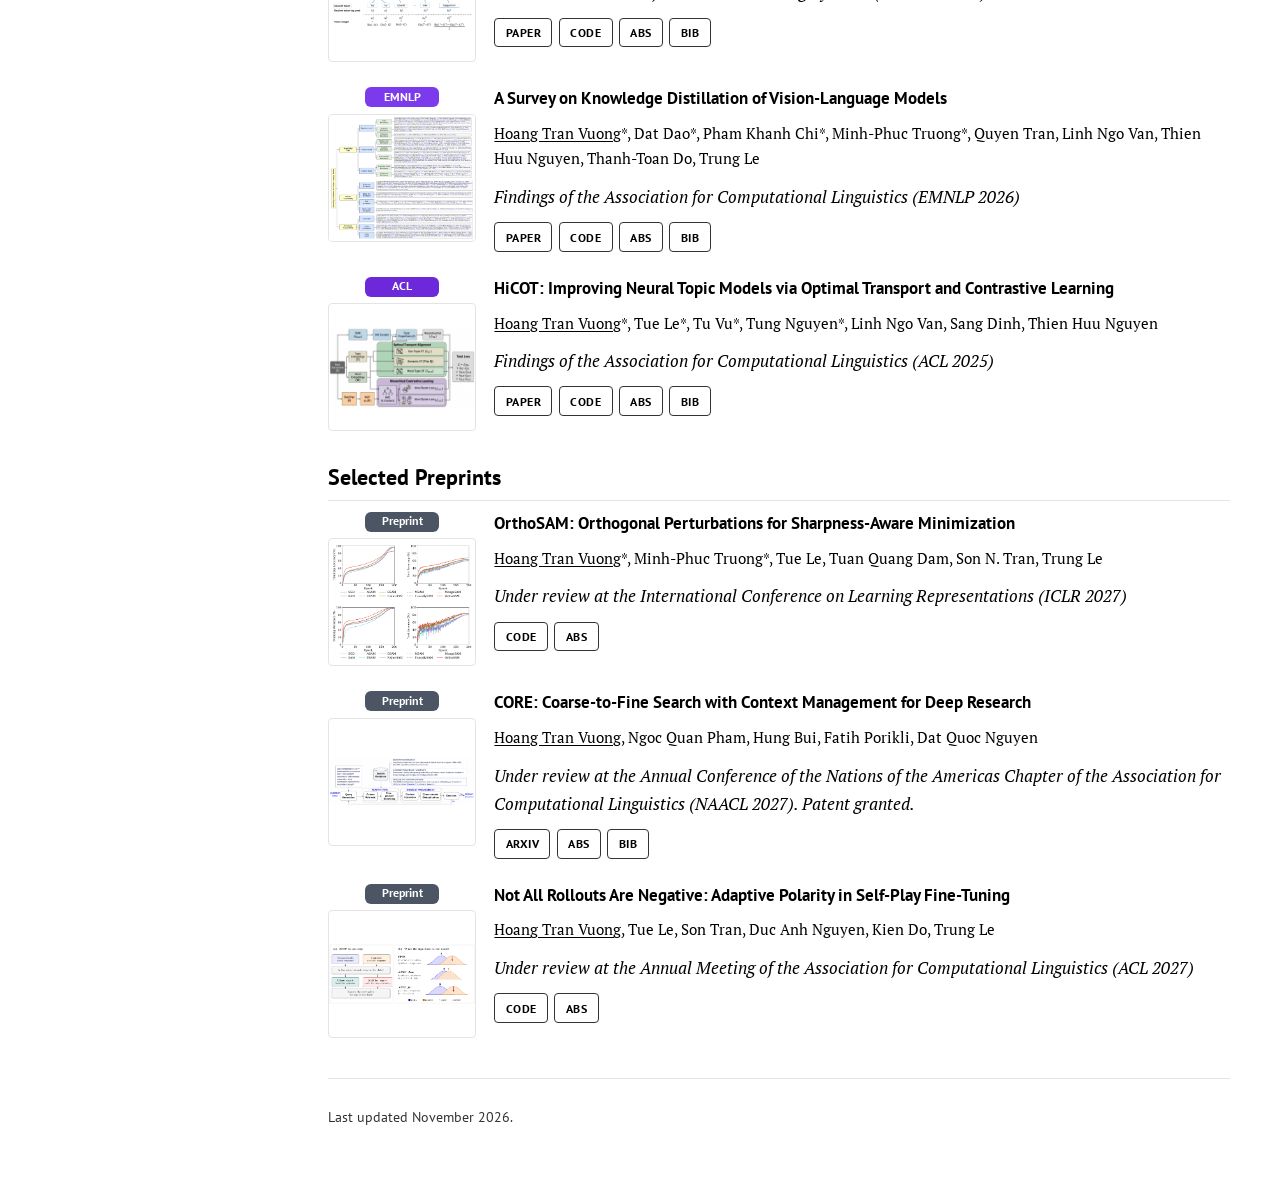
==== commit 0c163acf: "Update" ====
--- a/index.html
+++ b/index.html
@@ -121,7 +121,7 @@
         <h2>News</h2>
         <div class="news-scroll">
           <ul>
-            <li><span class="news-date">November 2026</span><span class="news-body">My first project at <a href="https://www.qualcomm.com/research/artificial-intelligence" target="_blank" rel="noopener">Qualcomm AI Research</a> in Vietnam, <a href="https://arxiv.org/abs/2611.07859v1" target="_blank" rel="noopener">“CORE: Coarse-to-Fine Search with Context Management for Deep Research”</a>, is on arXiv and under review at NAACL 2027.</span></li>
+            <li><span class="news-date">November 2026</span><span class="news-body">My first project at <a href="https://www.qualcomm.com/research/artificial-intelligence" target="_blank" rel="noopener">Qualcomm AI Research</a> in Vietnam, <a href="https://arxiv.org/abs/2611.07859v1" target="_blank" rel="noopener">“CORE: Coarse-to-Fine Search with Context Management for Deep Research”</a>, is on arXiv and under review at NAACL 2027. A patent has been granted.</span></li>
             <li><span class="news-date">September 2026</span><span class="news-body">I graduated with a B.Sc. in Computer Science from the Talented Program at Hanoi University of Science and Technology.</span></li>
             <li><span class="news-date">August 2026</span><span class="news-body"><a href="https://aclanthology.org/2026.findings-emnlp.180/" target="_blank" rel="noopener">“A Survey on Knowledge Distillation of Vision-Language Models”</a> was accepted to EMNLP 2026.</span></li>
             <li><span class="news-date">August 2026</span><span class="news-body">Received the Odon Vallet Scholarship from Association Rencontres du Vietnam.</span></li>
@@ -130,10 +130,10 @@
             <li><span class="news-date">December 2025</span><span class="news-body"><a href="https://doi.org/10.1016/j.neucom.2025.132530" target="_blank" rel="noopener">“A Framework for Neural Topic Modeling using Hierarchical Clustering and Contrastive Learning with Optimal Transport”</a> was accepted to Neurocomputing.</span></li>
             <li><span class="news-date">November 2025</span><span class="news-body"><a href="https://doi.org/10.1609/aaai.v40i39.40619" target="_blank" rel="noopener">“MCW-KD: Multi-Cost Wasserstein Knowledge Distillation for Large Language Models”</a> was accepted to AAAI 2026.</span></li>
             <li><span class="news-date">November 2025</span><span class="news-body">Started as an AI Researcher at DreamAI Team.</span></li>
+            <li><span class="news-date">May 2025</span><span class="news-body"><a href="https://aclanthology.org/2025.findings-acl.715/" target="_blank" rel="noopener">“HiCOT: Improving Neural Topic Models via Optimal Transport and Contrastive Learning”</a> was accepted to ACL 2025.</span></li>
             <li><span class="news-date">September 2025</span><span class="news-body"><a href="https://neurips.cc/virtual/2025/loc/san-diego/poster/120030" target="_blank" rel="noopener">“Token-Level Self-Play with Importance-Aware Guidance for Large Language Models”</a> was accepted to NeurIPS 2025.</span></li>
             <li><span class="news-date">August 2025</span><span class="news-body"><a href="https://aclanthology.org/2025.findings-emnlp.9/" target="_blank" rel="noopener">“Multi-Surrogate-Objective Optimization for Neural Topic Models”</a> was accepted to EMNLP 2025.</span></li>
             <li><span class="news-date">May 2025</span><span class="news-body">Started a research collaboration with <a href="https://scholar.google.com/citations?user=gysdMxwAAAAJ&amp;hl=en" target="_blank" rel="noopener">Associate Professor Trung Le</a>, Faculty of Information Technology, Monash University.</span></li>
-            <li><span class="news-date">May 2025</span><span class="news-body"><a href="https://aclanthology.org/2025.findings-acl.715/" target="_blank" rel="noopener">“HiCOT: Improving Neural Topic Models via Optimal Transport and Contrastive Learning”</a> was accepted to ACL 2025.</span></li>
             <li><span class="news-date">March 2025</span><span class="news-body">Joined <a href="https://zenai.vn/" target="_blank" rel="noopener">ZenAI</a> as an AI Intern. ZenAI builds production generative-AI systems, from image generation and LLM applications to computer vision, and ships them to millions of users.</span></li>
             <li><span class="news-date">January 2025</span><span class="news-body"><a href="https://aclanthology.org/2025.naacl-long.231/" target="_blank" rel="noopener">“Sharpness-Aware Minimization for Topic Models with High-Quality Document Representations”</a> was accepted to NAACL 2025.</span></li>
             <li><span class="news-date">December 2024</span><span class="news-body">Received the Best of MB Chasing Scholarship from MB Bank.</span></li>
@@ -203,7 +203,7 @@
           <div>
             <h3 class="paper__title">A Survey on Knowledge Distillation of Vision-Language Models</h3>
             <p class="paper__authors"><u class="me">Hoang Tran Vuong</u>*, Dat Dao*, Pham Khanh Chi*, Minh-Phuc Truong*, Quyen Tran, Linh Ngo Van, Thien Huu Nguyen, Thanh-Toan Do, Trung Le</p>
-            <p class="paper__venue">Findings of the Association for Computational Linguistics: EMNLP 2026</p>
+            <p class="paper__venue">Findings of the Association for Computational Linguistics (EMNLP 2026)</p>
             <div class="paper__actions">
               <a class="badge" href="https://aclanthology.org/2026.findings-emnlp.180/" target="_blank" rel="noopener">paper</a>
               <a class="badge" href="https://github.com/HoangTran223/Awesome-Knowledge-Distillation-of-VLMs" target="_blank" rel="noopener">code</a>
@@ -220,7 +220,7 @@
           <div>
             <h3 class="paper__title">HiCOT: Improving Neural Topic Models via Optimal Transport and Contrastive Learning</h3>
             <p class="paper__authors"><u class="me">Hoang Tran Vuong</u>*, Tue Le*, Tu Vu*, Tung Nguyen*, Linh Ngo Van, Sang Dinh, Thien Huu Nguyen</p>
-            <p class="paper__venue">Findings of the Association for Computational Linguistics: ACL 2025</p>
+            <p class="paper__venue">Findings of the Association for Computational Linguistics (ACL 2025)</p>
             <div class="paper__actions">
               <a class="badge" href="https://aclanthology.org/2025.findings-acl.715/" target="_blank" rel="noopener">paper</a>
               <a class="badge" href="https://github.com/HoangTran223/HiCOT" target="_blank" rel="noopener">code</a>
@@ -239,7 +239,7 @@
           <div>
             <h3 class="paper__title">OrthoSAM: Orthogonal Perturbations for Sharpness-Aware Minimization</h3>
             <p class="paper__authors"><u class="me">Hoang Tran Vuong</u>*, Minh-Phuc Truong*, Tue Le, Tuan Quang Dam, Son N. Tran, Trung Le</p>
-            <p class="paper__venue">Under review at ICLR 2027</p>
+            <p class="paper__venue">Under review at the International Conference on Learning Representations (ICLR 2027)</p>
             <div class="paper__actions">
               <a class="badge" href="https://github.com/HoangTran223/OrthoSAM" target="_blank" rel="noopener">code</a>
               <button class="badge" type="button" data-abs="orthosam" aria-expanded="false">abs</button>
@@ -254,7 +254,7 @@
           <div>
             <h3 class="paper__title">CORE: Coarse-to-Fine Search with Context Management for Deep Research</h3>
             <p class="paper__authors"><u class="me">Hoang Tran Vuong</u>, Ngoc Quan Pham, Hung Bui, Fatih Porikli, Dat Quoc Nguyen</p>
-            <p class="paper__venue">Under review at NAACL 2027</p>
+            <p class="paper__venue">Under review at the Annual Conference of the Nations of the Americas Chapter of the Association for Computational Linguistics (NAACL 2027). Patent granted.</p>
             <div class="paper__actions">
               <a class="badge" href="https://arxiv.org/abs/2611.07859v1" target="_blank" rel="noopener">arXiv</a>
               <button class="badge" type="button" data-abs="core" aria-expanded="false">abs</button>
@@ -270,7 +270,7 @@
           <div>
             <h3 class="paper__title">Not All Rollouts Are Negative: Adaptive Polarity in Self-Play Fine-Tuning</h3>
             <p class="paper__authors"><u class="me">Hoang Tran Vuong</u>, Tue Le, Son Tran, Duc Anh Nguyen, Kien Do, Trung Le</p>
-            <p class="paper__venue">Under review at ACL 2027</p>
+            <p class="paper__venue">Under review at the Annual Meeting of the Association for Computational Linguistics (ACL 2027)</p>
             <div class="paper__actions">
               <a class="badge" href="https://github.com/HoangTran223/APSP" target="_blank" rel="noopener">code</a>
               <button class="badge" type="button" data-abs="rollouts" aria-expanded="false">abs</button>
